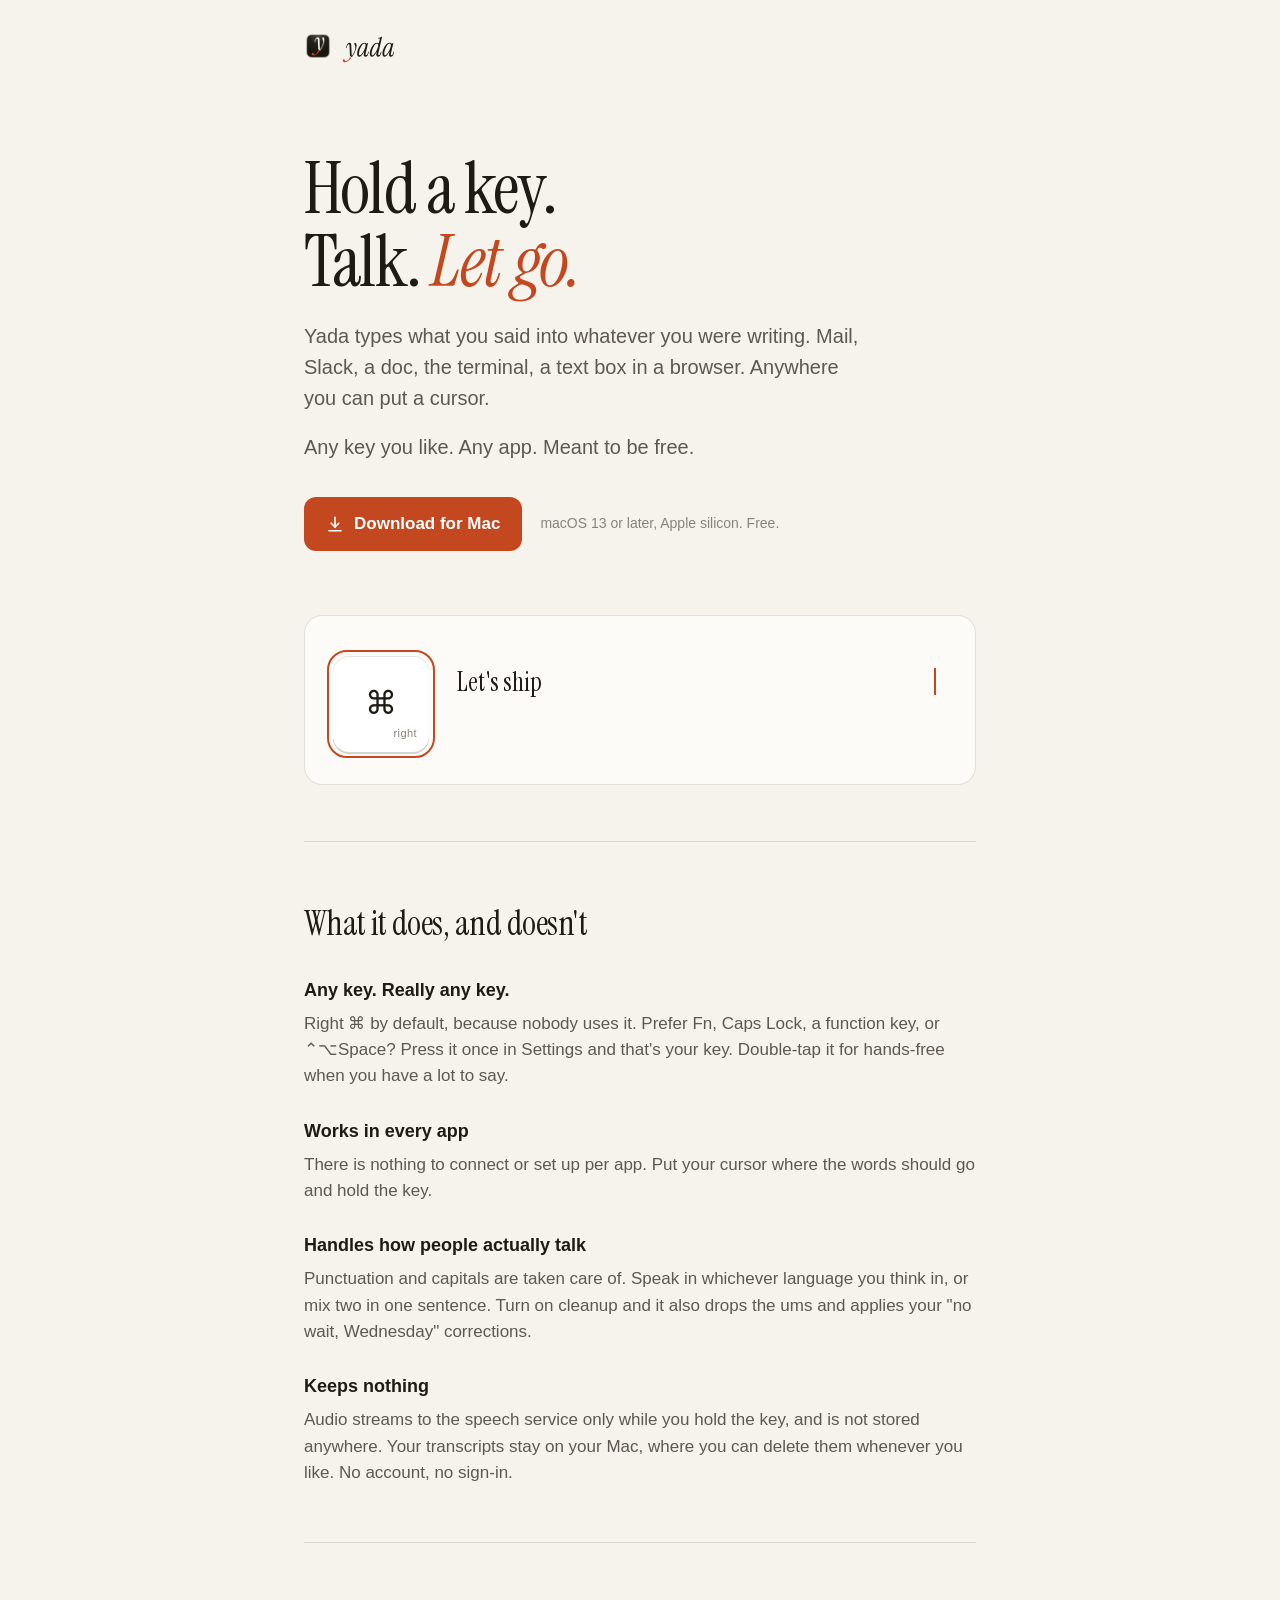
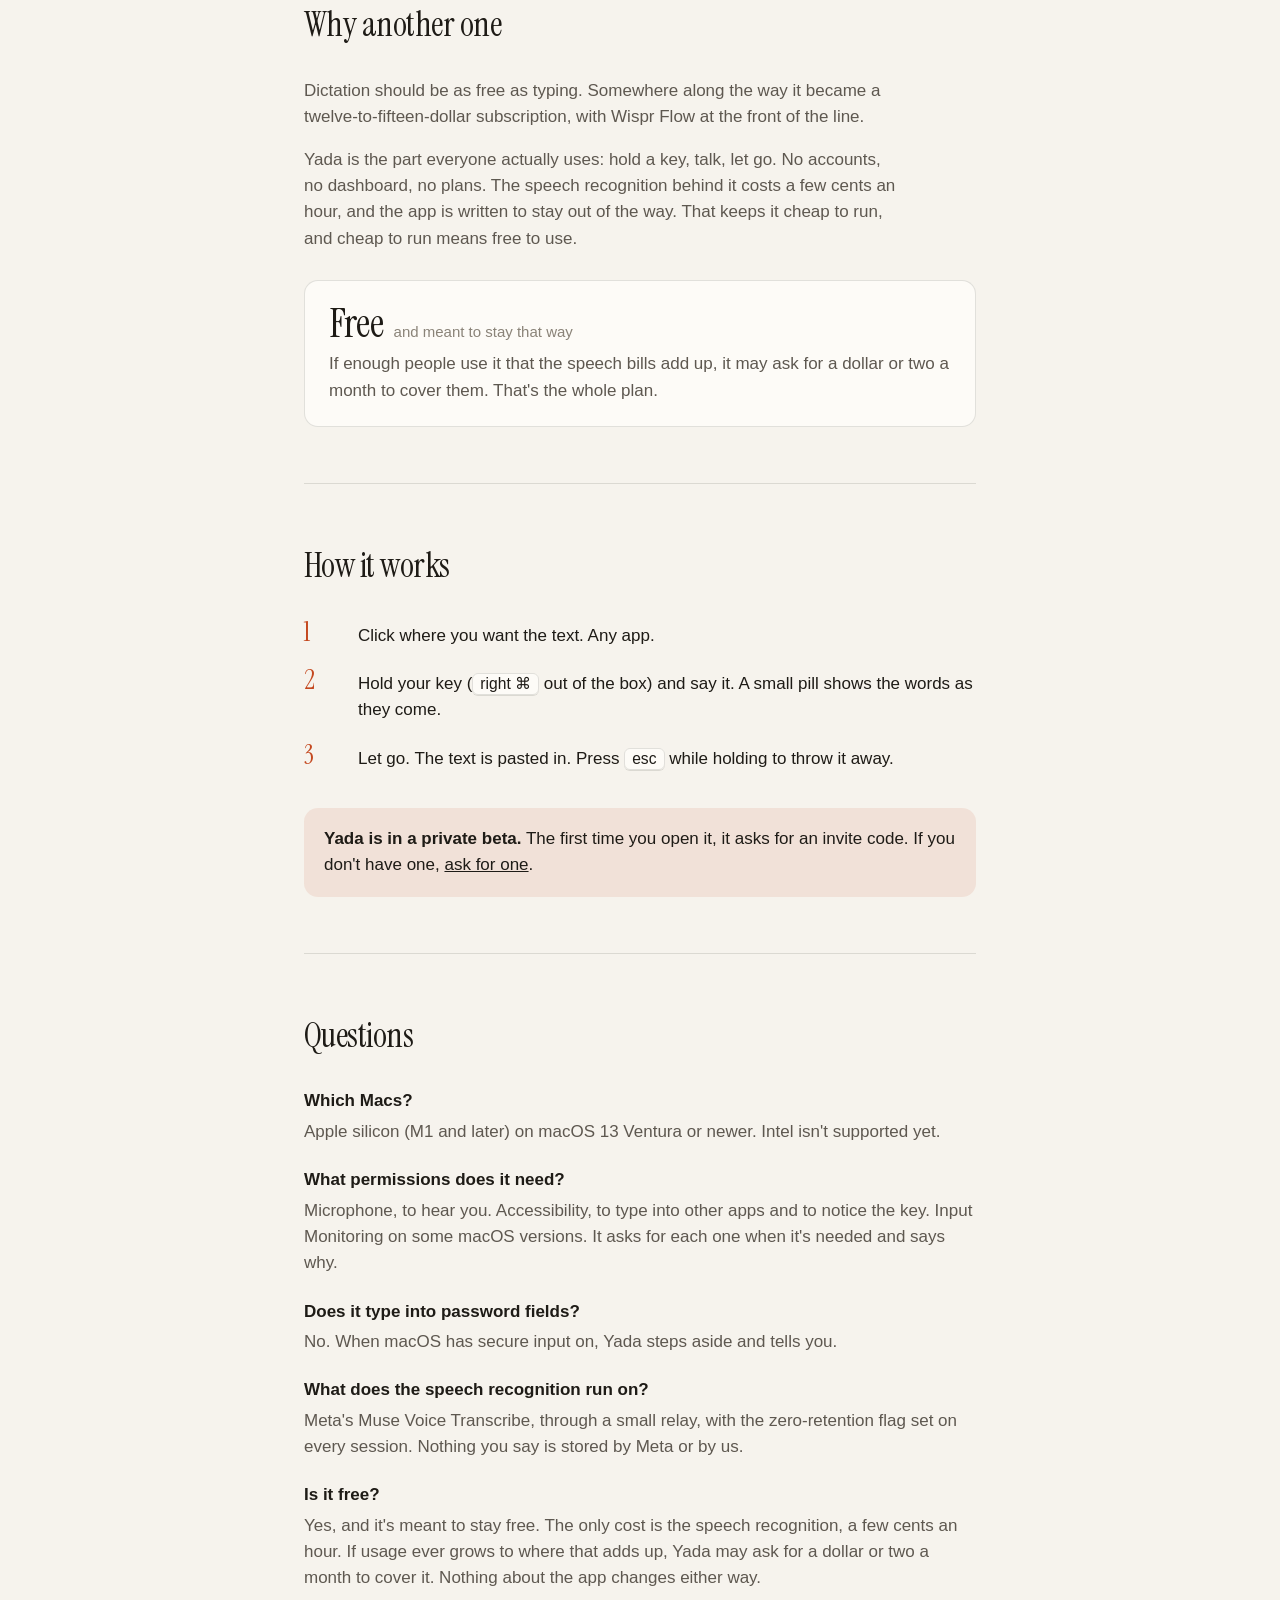
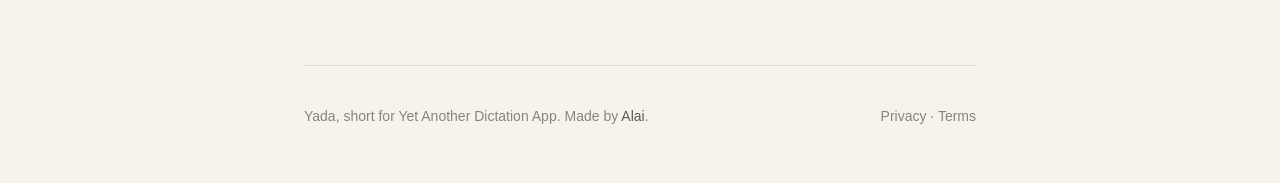
==== index.html @ 8a5f85a4 "New brand mark and wordmark" ====
<!doctype html>
<html lang="en">
<head>
<meta charset="utf-8">
<meta name="viewport" content="width=device-width, initial-scale=1">
<title>Yada — hold a key, talk, let go</title>
<meta name="description" content="Yada is a small dictation app for Mac. Hold a key, say what you mean, let go. The words land wherever your cursor is. Simple, and a fraction of the price of the well-known ones.">
<meta property="og:title" content="Yada — hold a key, talk, let go">
<meta property="og:description" content="A small dictation app for Mac. Hold a key, say what you mean, let go. Simple, and a fraction of the price of the well-known ones.">
<meta property="og:image" content="https://getalai.github.io/yada-site/icon.png">
<link rel="icon" href="favicon.svg" type="image/svg+xml">
<link rel="apple-touch-icon" href="icon.png">
<style>
  @font-face {
    font-family: 'Instrument Serif';
    font-style: normal; font-weight: 400; font-display: swap;
    src: url('fonts/InstrumentSerif-Regular.woff2') format('woff2');
  }
  @font-face {
    font-family: 'Instrument Serif';
    font-style: italic; font-weight: 400; font-display: swap;
    src: url('fonts/InstrumentSerif-Italic.woff2') format('woff2');
  }
  :root {
    --bg: #f6f3ed;
    --bg-raised: #fdfbf7;
    --ink: #1e1b16;
    --ink-2: #5e5850;
    --ink-3: #8a8378;
    --line: rgba(30, 27, 22, 0.12);
    --ember: #c4481f;
    --ember-hover: #a83a15;
    --ember-soft: rgba(196, 72, 31, 0.1);
    --keycap: #ffffff;
    --keycap-shadow: rgba(30, 27, 22, 0.18);
    --serif: 'Instrument Serif', 'Iowan Old Style', Palatino, 'Times New Roman', serif;
    --sans: -apple-system, BlinkMacSystemFont, 'SF Pro Text', 'Helvetica Neue', 'Segoe UI', sans-serif;
    color-scheme: light dark;
  }
  @media (prefers-color-scheme: dark) {
    :root {
      --bg: #131110;
      --bg-raised: #1c1917;
      --ink: #f1ece3;
      --ink-2: #aba396;
      --ink-3: #7d766b;
      --line: rgba(241, 236, 227, 0.14);
      --ember: #e0714b;
      --ember-hover: #ee8a67;
      --ember-soft: rgba(224, 113, 75, 0.14);
      --keycap: #26221f;
      --keycap-shadow: rgba(0, 0, 0, 0.5);
    }
  }
  * { box-sizing: border-box; }
  html { -webkit-text-size-adjust: 100%; }
  body {
    margin: 0; background: var(--bg); color: var(--ink);
    font-family: var(--sans); font-size: 17px; line-height: 1.55;
    -webkit-font-smoothing: antialiased;
  }
  a { color: inherit; }
  .wrap { max-width: 720px; margin: 0 auto; padding: 0 24px; }

  header { padding: 28px 0 0; }
  .brand { display: flex; align-items: center; gap: 10px; text-decoration: none; }
  .brand .mark { width: 28px; height: 28px; }
  .brand .word { height: 30px; width: auto; margin-top: 6px; }
  @media (prefers-color-scheme: dark) { .brand .word { filter: invert(1) hue-rotate(180deg) brightness(1.15); } }

  .hero { padding: 88px 0 56px; }
  h1 {
    font-family: var(--serif); font-weight: 400; letter-spacing: -0.02em;
    font-size: clamp(44px, 8vw, 72px); line-height: 1.02; margin: 0 0 22px;
  }
  h1 em { font-style: italic; color: var(--ember); }
  .lede { font-size: 20px; color: var(--ink-2); max-width: 560px; margin: 0 0 18px; }
  .lede-2 { margin-bottom: 34px; }
  .cta { display: flex; align-items: center; gap: 18px; flex-wrap: wrap; }
  .button {
    display: inline-flex; align-items: center; gap: 10px;
    background: var(--ember); color: #fff; text-decoration: none;
    padding: 14px 22px; border-radius: 12px; font-weight: 600; font-size: 17px;
    transition: background 120ms ease, transform 120ms ease;
  }
  .button:hover { background: var(--ember-hover); }
  .button:active { transform: translateY(1px); }
  .button svg { width: 18px; height: 18px; }
  .fine { font-size: 14px; color: var(--ink-3); }
  .fine a { color: var(--ink-2); }

  /* The demo: a key gets held, words appear, the key lets go. */
  .demo {
    margin: 64px 0 0; padding: 36px 28px; border: 1px solid var(--line);
    border-radius: 18px; background: var(--bg-raised);
    display: grid; grid-template-columns: 96px 1fr; gap: 28px; align-items: center;
  }
  .key {
    width: 96px; height: 96px; border-radius: 16px; background: var(--keycap);
    box-shadow: 0 6px 0 var(--keycap-shadow), 0 1px 0 var(--line) inset;
    display: grid; place-items: center; font-size: 34px; font-family: var(--sans);
    color: var(--ink); position: relative; transition: transform 140ms ease, box-shadow 140ms ease;
  }
  .key .key-glyph { font-size: 32px; letter-spacing: -0.02em; }
  .key small { position: absolute; bottom: 10px; right: 12px; font-size: 11px; color: var(--ink-3); letter-spacing: 0.04em; }
  .key::after {
    content: ''; position: absolute; inset: -6px; border-radius: 20px;
    border: 2px solid var(--ember); opacity: 0; transition: opacity 200ms ease;
  }
  .demo.held .key { transform: translateY(4px); box-shadow: 0 2px 0 var(--keycap-shadow), 0 1px 0 var(--line) inset; }
  .demo.held .key::after { opacity: 1; }
  .typed { font-family: var(--serif); font-size: 26px; line-height: 1.3; min-height: 2.6em; color: var(--ink); margin: 0; }
  .typed .w { opacity: 0; transition: opacity 180ms ease; }
  .typed .w.on { opacity: 1; }
  .typed .cursor { display: inline-block; width: 2px; height: 1.05em; background: var(--ember); vertical-align: -0.15em; margin-left: 2px; animation: blink 1s steps(1) infinite; }
  @keyframes blink { 50% { opacity: 0; } }
  @media (prefers-reduced-motion: reduce) {
    .typed .cursor { animation: none; }
  }

  section { padding: 56px 0; border-top: 1px solid var(--line); }
  h2 { font-family: var(--serif); font-weight: 400; font-size: 34px; letter-spacing: -0.015em; margin: 0 0 26px; }
  .points { display: grid; gap: 28px; }
  .point h3 { font-size: 18px; margin: 0 0 6px; font-weight: 600; }
  .point p { margin: 0; color: var(--ink-2); }
  ol.steps { list-style: none; padding: 0; margin: 0; counter-reset: s; display: grid; gap: 18px; }
  ol.steps li { display: grid; grid-template-columns: 40px 1fr; gap: 14px; align-items: baseline; }
  ol.steps li::before {
    counter-increment: s; content: counter(s);
    font-family: var(--serif); font-size: 26px; color: var(--ember); line-height: 1;
  }
  kbd {
    font-family: var(--sans); font-size: 0.92em; padding: 1px 7px 2px; border-radius: 6px;
    background: var(--bg-raised); border: 1px solid var(--line); box-shadow: 0 1px 0 var(--line);
  }
  .faq dt { font-weight: 600; margin: 22px 0 4px; }
  .faq dt:first-child { margin-top: 0; }
  .faq dd { margin: 0; color: var(--ink-2); }

  .why p { color: var(--ink-2); margin: 0 0 16px; max-width: 600px; }
  .price { margin-top: 28px; padding: 22px 24px; border: 1px solid var(--line); border-radius: 14px; background: var(--bg-raised); display: grid; gap: 6px; }
  .price-now { font-family: var(--serif); font-size: 40px; line-height: 1; letter-spacing: -0.02em; }
  .price-note { font-size: 15px; color: var(--ink-3); margin-left: 6px; }
  .price-later { color: var(--ink-2); }

  .beta { background: var(--ember-soft); border-radius: 14px; padding: 18px 20px; margin-top: 36px; }
  .beta p { margin: 0; }

  footer { padding: 40px 0 56px; border-top: 1px solid var(--line); color: var(--ink-3); font-size: 14px; display: flex; justify-content: space-between; gap: 16px; flex-wrap: wrap; }
  footer a { color: var(--ink-2); text-decoration: none; }
  footer a:hover { text-decoration: underline; }
  footer .legal a { color: var(--ink-3); }

  @media (max-width: 560px) {
    .demo { grid-template-columns: 1fr; gap: 22px; padding: 28px 22px; }
    .key { width: 80px; height: 80px; font-size: 30px; }
    .typed { font-size: 22px; }
  }
</style>
</head>
<body>
<div class="wrap">
  <header>
    <a class="brand" href="./"><img class="mark" src="icon.png" alt="" width="28" height="28"><img class="word" src="wordmark.svg" alt="Yada" height="30"></a>
  </header>

  <main>
    <div class="hero">
      <h1>Hold a key.<br>Talk. <em>Let go.</em></h1>
      <p class="lede">Yada types what you said into whatever you were writing. Mail, Slack, a doc, the terminal, a text box in a browser. Anywhere you can put a cursor.</p>
      <p class="lede lede-2">Any key you like. Any app. Meant to be free.</p>
      <div class="cta">
        <a class="button" href="https://github.com/getalai/yada-site/releases/latest/download/Yada.dmg">
          <svg viewBox="0 0 24 24" fill="none" stroke="currentColor" stroke-width="2.2" stroke-linecap="round" stroke-linejoin="round" aria-hidden="true"><path d="M12 3v13"/><path d="m7 11 5 5 5-5"/><path d="M4 21h16"/></svg>
          Download for Mac
        </a>
        <span class="fine">macOS 13 or later, Apple silicon. Free.</span>
      </div>

      <div class="demo" aria-label="Animation: a key is held, the words appear, the key is released">
        <div class="key" aria-hidden="true"><span class="key-glyph">⌘</span><small class="key-name">right</small></div>
        <p class="typed" aria-hidden="true">
          <span class="w">Let's</span> <span class="w">ship</span> <span class="w">it</span> <span class="w">Wednesday</span> <span class="w">and</span> <span class="w">tell</span> <span class="w">the</span> <span class="w">team</span> <span class="w">in</span> <span class="w">standup.</span><span class="cursor"></span>
        </p>
      </div>
    </div>

    <section>
      <h2>What it does, and doesn't</h2>
      <div class="points">
        <div class="point">
          <h3>Any key. Really any key.</h3>
          <p>Right ⌘ by default, because nobody uses it. Prefer Fn, Caps Lock, a function key, or ⌃⌥Space? Press it once in Settings and that's your key. Double-tap it for hands-free when you have a lot to say.</p>
        </div>
        <div class="point">
          <h3>Works in every app</h3>
          <p>There is nothing to connect or set up per app. Put your cursor where the words should go and hold the key.</p>
        </div>
        <div class="point">
          <h3>Handles how people actually talk</h3>
          <p>Punctuation and capitals are taken care of. Speak in whichever language you think in, or mix two in one sentence. Turn on cleanup and it also drops the ums and applies your "no wait, Wednesday" corrections.</p>
        </div>
        <div class="point">
          <h3>Keeps nothing</h3>
          <p>Audio streams to the speech service only while you hold the key, and is not stored anywhere. Your transcripts stay on your Mac, where you can delete them whenever you like. No account, no sign-in.</p>
        </div>
      </div>
    </section>

    <section class="why">
      <h2>Why another one</h2>
      <p>Dictation should be as free as typing. Somewhere along the way it became a twelve-to-fifteen-dollar subscription, with Wispr Flow at the front of the line.</p>
      <p>Yada is the part everyone actually uses: hold a key, talk, let go. No accounts, no dashboard, no plans. The speech recognition behind it costs a few cents an hour, and the app is written to stay out of the way. That keeps it cheap to run, and cheap to run means free to use.</p>
      <div class="price">
        <div><span class="price-now">Free</span> <span class="price-note">and meant to stay that way</span></div>
        <div class="price-later">If enough people use it that the speech bills add up, it may ask for a dollar or two a month to cover them. That's the whole plan.</div>
      </div>
    </section>

    <section>
      <h2>How it works</h2>
      <ol class="steps">
        <li><span>Click where you want the text. Any app.</span></li>
        <li><span>Hold your key (<kbd>right ⌘</kbd> out of the box) and say it. A small pill shows the words as they come.</span></li>
        <li><span>Let go. The text is pasted in. Press <kbd>esc</kbd> while holding to throw it away.</span></li>
      </ol>
      <div class="beta">
        <p><strong>Yada is in a private beta.</strong> The first time you open it, it asks for an invite code. If you don't have one, <a href="mailto:anmol@getalai.com?subject=Yada%20invite">ask for one</a>.</p>
      </div>
    </section>

    <section class="faq">
      <h2>Questions</h2>
      <dl>
        <dt>Which Macs?</dt>
        <dd>Apple silicon (M1 and later) on macOS 13 Ventura or newer. Intel isn't supported yet.</dd>
        <dt>What permissions does it need?</dt>
        <dd>Microphone, to hear you. Accessibility, to type into other apps and to notice the key. Input Monitoring on some macOS versions. It asks for each one when it's needed and says why.</dd>
        <dt>Does it type into password fields?</dt>
        <dd>No. When macOS has secure input on, Yada steps aside and tells you.</dd>
        <dt>What does the speech recognition run on?</dt>
        <dd>Meta's Muse Voice Transcribe, through a small relay, with the zero-retention flag set on every session. Nothing you say is stored by Meta or by us.</dd>
        <dt>Is it free?</dt>
        <dd>Yes, and it's meant to stay free. The only cost is the speech recognition, a few cents an hour. If usage ever grows to where that adds up, Yada may ask for a dollar or two a month to cover it. Nothing about the app changes either way.</dd>
      </dl>
    </section>
  </main>

  <footer>
    <span>Yada, short for Yet Another Dictation App. Made by <a href="https://getalai.com">Alai</a>.</span>
    <span class="legal"><a href="privacy/">Privacy</a> · <a href="terms/">Terms</a></span>
  </footer>
</div>
<script>
  (function () {
    var demo = document.querySelector('.demo');
    var words = demo.querySelectorAll('.w');
    var still = window.matchMedia('(prefers-reduced-motion: reduce)').matches;
    if (still) { words.forEach(function (w) { w.classList.add('on'); }); demo.classList.add('held'); return; }
    var keys = [['⌘', 'right'], ['fn', ''], ['⇪', 'caps'], ['⌃⌥', 'space'], ['F5', '']];
    var glyph = demo.querySelector('.key-glyph'), name = demo.querySelector('.key-name'), k = 0;
    function run() {
      words.forEach(function (w) { w.classList.remove('on'); });
      glyph.textContent = keys[k][0]; name.textContent = keys[k][1]; k = (k + 1) % keys.length;
      setTimeout(function () { demo.classList.add('held'); }, 700);
      words.forEach(function (w, i) { setTimeout(function () { w.classList.add('on'); }, 1300 + i * 320); });
      setTimeout(function () { demo.classList.remove('held'); }, 1300 + words.length * 320 + 500);
    }
    run();
    setInterval(run, 7200);
  })();
</script>
</body>
</html>
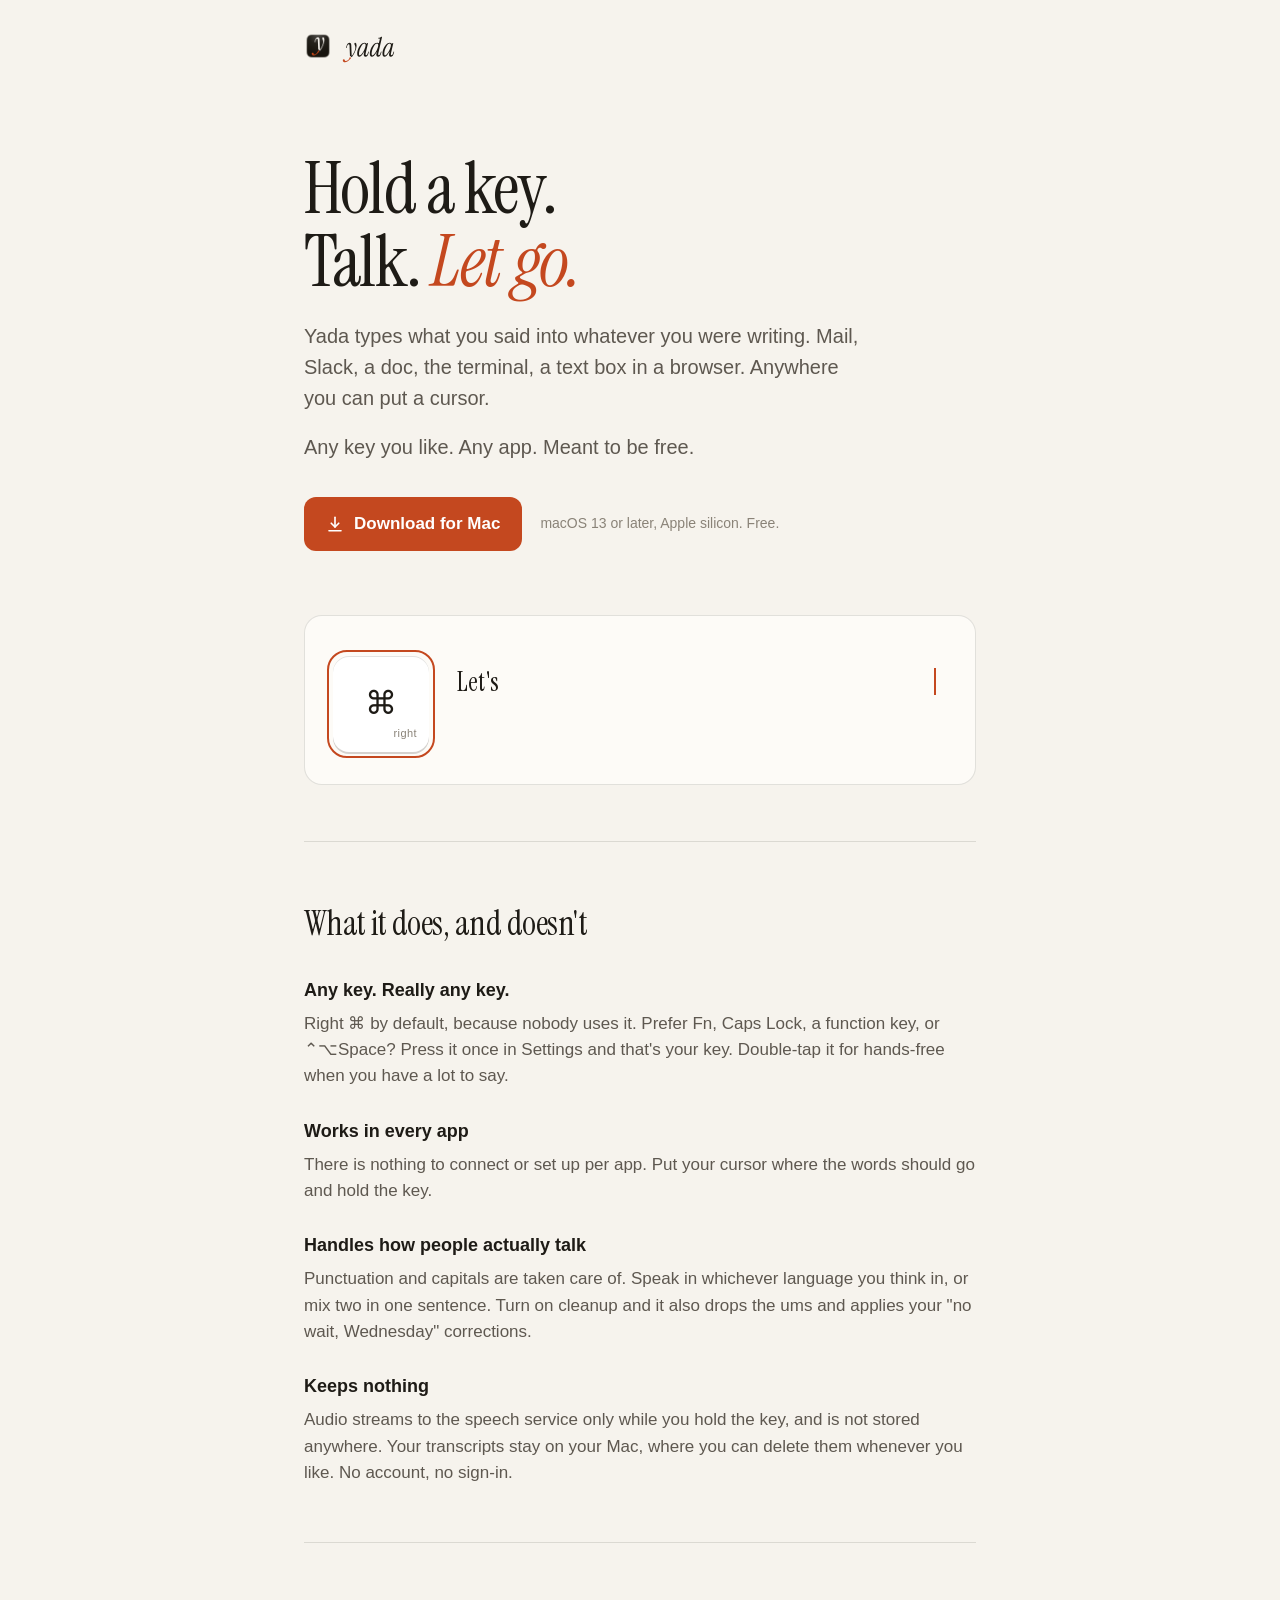
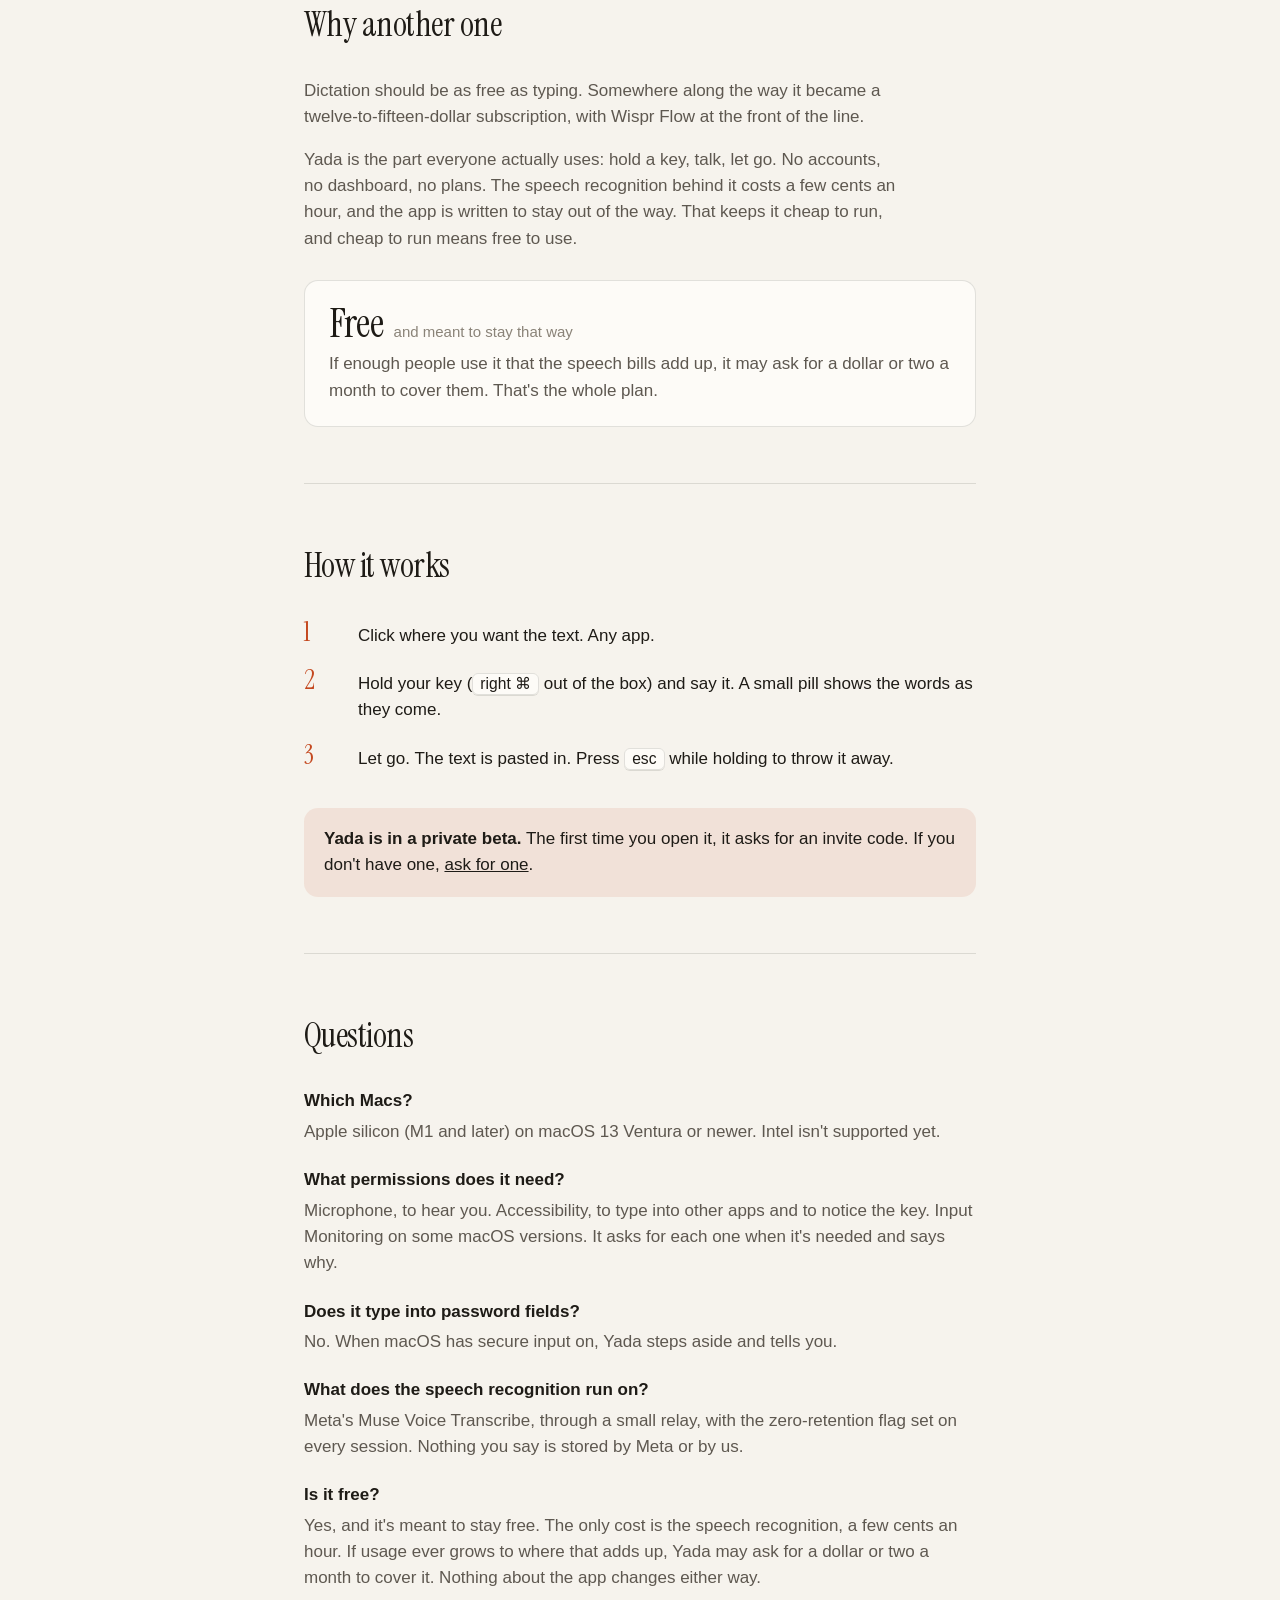
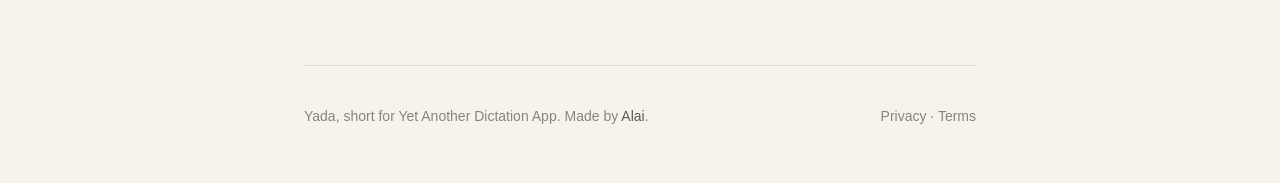
==== commit 05a2af54: "Inline wordmark so it follows the theme colours" ====
--- a/index.html
+++ b/index.html
@@ -66,7 +66,6 @@
   .brand { display: flex; align-items: center; gap: 10px; text-decoration: none; }
   .brand .mark { width: 28px; height: 28px; }
   .brand .word { height: 30px; width: auto; margin-top: 6px; }
-  @media (prefers-color-scheme: dark) { .brand .word { filter: invert(1) hue-rotate(180deg) brightness(1.15); } }
 
   .hero { padding: 88px 0 56px; }
   h1 {
@@ -161,7 +160,13 @@
 <body>
 <div class="wrap">
   <header>
-    <a class="brand" href="./"><img class="mark" src="icon.png" alt="" width="28" height="28"><img class="word" src="wordmark.svg" alt="Yada" height="30"></a>
+    <a class="brand" href="./"><img class="mark" src="icon.png" alt="" width="28" height="28"><svg xmlns="http://www.w3.org/2000/svg" viewBox="0 0 66 36" class="word" role="img" aria-label="Yada">
+  <path d="M11.77 27.78 9.52 25.96Q9.53 25.63 9.51 25.3L9.03 13.82Q9 12.98 8.74 12.65Q8.49 12.31 8.1 12.31Q7.4 12.31 6.76 13.16Q6.12 14.01 5.7 16.38Q5.61 16.79 5.29 16.79Q5.11 16.79 5.02 16.71Q4.88 16.57 4.94 16.22Q5.32 14.01 6.01 12.76Q6.7 11.51 7.48 11Q8.26 10.49 8.94 10.49Q9.93 10.49 10.5 11.18Q11.08 11.86 11.14 13.53L11.59 25.82Q11.59 26.04 11.74 26.09Q11.88 26.14 12.01 25.94Q13.13 24.38 14.04 22.7Q14.95 21.02 15.5 19.38Q16.04 17.75 16.04 16.38Q16.04 15.03 15.75 14.25Q15.46 13.46 15.16 12.92Q14.86 12.38 14.86 11.74Q14.86 10.49 15.94 10.49Q17.48 10.49 17.48 13.88Q17.48 15.74 16.84 17.93Q16.2 20.12 15.1 22.38Q13.99 24.63 12.57 26.68Q12.17 27.25 11.77 27.78Z" fill="var(--ink)"/>
+  <path d="M3.56 33.88Q2.34 33.88 1.67 33.26Q1 32.63 1 31.74Q1 31.06 1.35 30.73Q1.7 30.39 2.12 30.39Q2.73 30.39 2.98 30.71Q3.24 31.03 3.37 31.46Q3.5 31.9 3.77 32.22Q4.04 32.54 4.65 32.54Q5.83 32.54 6.98 31.59Q8.14 30.65 8.87 29Q9.2 28.27 9.36 27.47L10.98 28.79Q10.3 29.62 9.59 30.36Q8.04 31.99 6.49 32.94Q4.94 33.88 3.56 33.88Z" fill="var(--ember)"/>
+  <path d="M20.65 27.29Q19.5 27.29 18.86 26.3Q18.22 25.3 18.22 23.38Q18.22 21.56 18.73 19.72Q19.24 17.88 20.14 16.22Q21.03 14.55 22.17 13.27Q23.3 11.99 24.57 11.24Q25.83 10.49 27.08 10.49Q27.69 10.49 28.23 10.73Q28.78 10.97 29.13 11.48Q29.32 11.77 29.51 11.77Q29.7 11.77 29.9 11.48Q30.25 10.97 30.47 10.82Q30.7 10.68 30.89 10.68Q31.3 10.68 31.21 11.13L28.36 23.38Q27.88 25.46 29 25.46Q29.74 25.46 30.33 24.47Q30.92 23.48 31.53 21.4Q31.62 21.05 31.94 21.05Q32.17 21.05 32.23 21.24Q32.3 21.43 32.23 21.69Q31.62 24.7 30.6 25.99Q29.58 27.29 28.14 27.29Q26.89 27.29 26.36 26.23Q25.83 25.18 26.25 23.35L26.66 21.59Q26.73 21.37 26.58 21.34Q26.44 21.3 26.34 21.5Q24.58 24.73 23.22 26.01Q21.86 27.29 20.65 27.29ZM21.45 25.66Q22.22 25.66 23.14 24.73Q24.07 23.8 24.98 22.33Q25.9 20.86 26.66 19.16Q27.43 17.46 27.9 15.9Q28.36 14.33 28.36 13.24Q28.36 11.29 26.98 11.29Q26.15 11.29 25.22 12.04Q24.3 12.79 23.45 14.07Q22.6 15.35 21.91 16.97Q21.22 18.58 20.81 20.33Q20.39 22.07 20.39 23.74Q20.39 24.86 20.66 25.26Q20.94 25.66 21.45 25.66Z" fill="var(--ink)"/>
+  <path d="M35.85 27.29Q34.66 27.29 34.02 26.3Q33.38 25.3 33.38 23.38Q33.38 21.56 33.9 19.72Q34.41 17.88 35.3 16.22Q36.2 14.55 37.34 13.27Q38.47 11.99 39.74 11.24Q41 10.49 42.25 10.49Q43.11 10.49 43.75 10.94Q44.2 11.22 44.3 10.74L45.32 6.52Q45.48 5.94 45.34 5.72Q45.19 5.5 44.74 5.46L43.78 5.37Q43.3 5.34 43.37 4.95Q43.43 4.66 43.82 4.6Q44.97 4.41 45.86 4.14Q46.76 3.86 47.3 3.42Q47.56 3.22 47.78 3.22Q48.17 3.22 48.07 3.7L43.53 23.38Q43.05 25.46 44.17 25.46Q44.9 25.46 45.5 24.47Q46.09 23.48 46.7 21.4Q46.79 21.05 47.11 21.05Q47.34 21.05 47.4 21.24Q47.46 21.43 47.4 21.69Q46.79 24.7 45.72 25.99Q44.65 27.29 43.21 27.29Q41.96 27.29 41.43 26.23Q40.9 25.18 41.32 23.35L41.67 21.88Q41.74 21.66 41.59 21.62Q41.45 21.59 41.35 21.78Q39.82 24.79 38.44 26.04Q37.06 27.29 35.85 27.29ZM36.62 25.66Q37.38 25.66 38.31 24.73Q39.24 23.8 40.15 22.33Q41.06 20.86 41.83 19.16Q42.6 17.46 43.06 15.9Q43.53 14.33 43.53 13.24Q43.53 11.29 42.15 11.29Q41.32 11.29 40.39 12.04Q39.46 12.79 38.62 14.07Q37.77 15.35 37.08 16.97Q36.39 18.58 35.98 20.33Q35.56 22.07 35.56 23.74Q35.56 24.86 35.86 25.26Q36.17 25.66 36.62 25.66Z" fill="var(--ink)"/>
+  <path d="M50.98 27.29Q49.83 27.29 49.19 26.3Q48.55 25.3 48.55 23.38Q48.55 21.56 49.06 19.72Q49.58 17.88 50.47 16.22Q51.37 14.55 52.5 13.27Q53.64 11.99 54.9 11.24Q56.17 10.49 57.42 10.49Q58.02 10.49 58.57 10.73Q59.11 10.97 59.46 11.48Q59.66 11.77 59.85 11.77Q60.04 11.77 60.23 11.48Q60.58 10.97 60.81 10.82Q61.03 10.68 61.22 10.68Q61.64 10.68 61.54 11.13L58.7 23.38Q58.22 25.46 59.34 25.46Q60.07 25.46 60.66 24.47Q61.26 23.48 61.86 21.4Q61.96 21.05 62.28 21.05Q62.5 21.05 62.57 21.24Q62.63 21.43 62.57 21.69Q61.96 24.7 60.94 25.99Q59.91 27.29 58.47 27.29Q57.22 27.29 56.7 26.23Q56.17 25.18 56.58 23.35L57 21.59Q57.06 21.37 56.92 21.34Q56.78 21.3 56.68 21.5Q54.92 24.73 53.56 26.01Q52.2 27.29 50.98 27.29ZM51.78 25.66Q52.55 25.66 53.48 24.73Q54.41 23.8 55.32 22.33Q56.23 20.86 57 19.16Q57.77 17.46 58.23 15.9Q58.7 14.33 58.7 13.24Q58.7 11.29 57.32 11.29Q56.49 11.29 55.56 12.04Q54.63 12.79 53.78 14.07Q52.94 15.35 52.25 16.97Q51.56 18.58 51.14 20.33Q50.73 22.07 50.73 23.74Q50.73 24.86 51 25.26Q51.27 25.66 51.78 25.66Z" fill="var(--ink)"/>
+</svg></a>
   </header>
 
   <main>
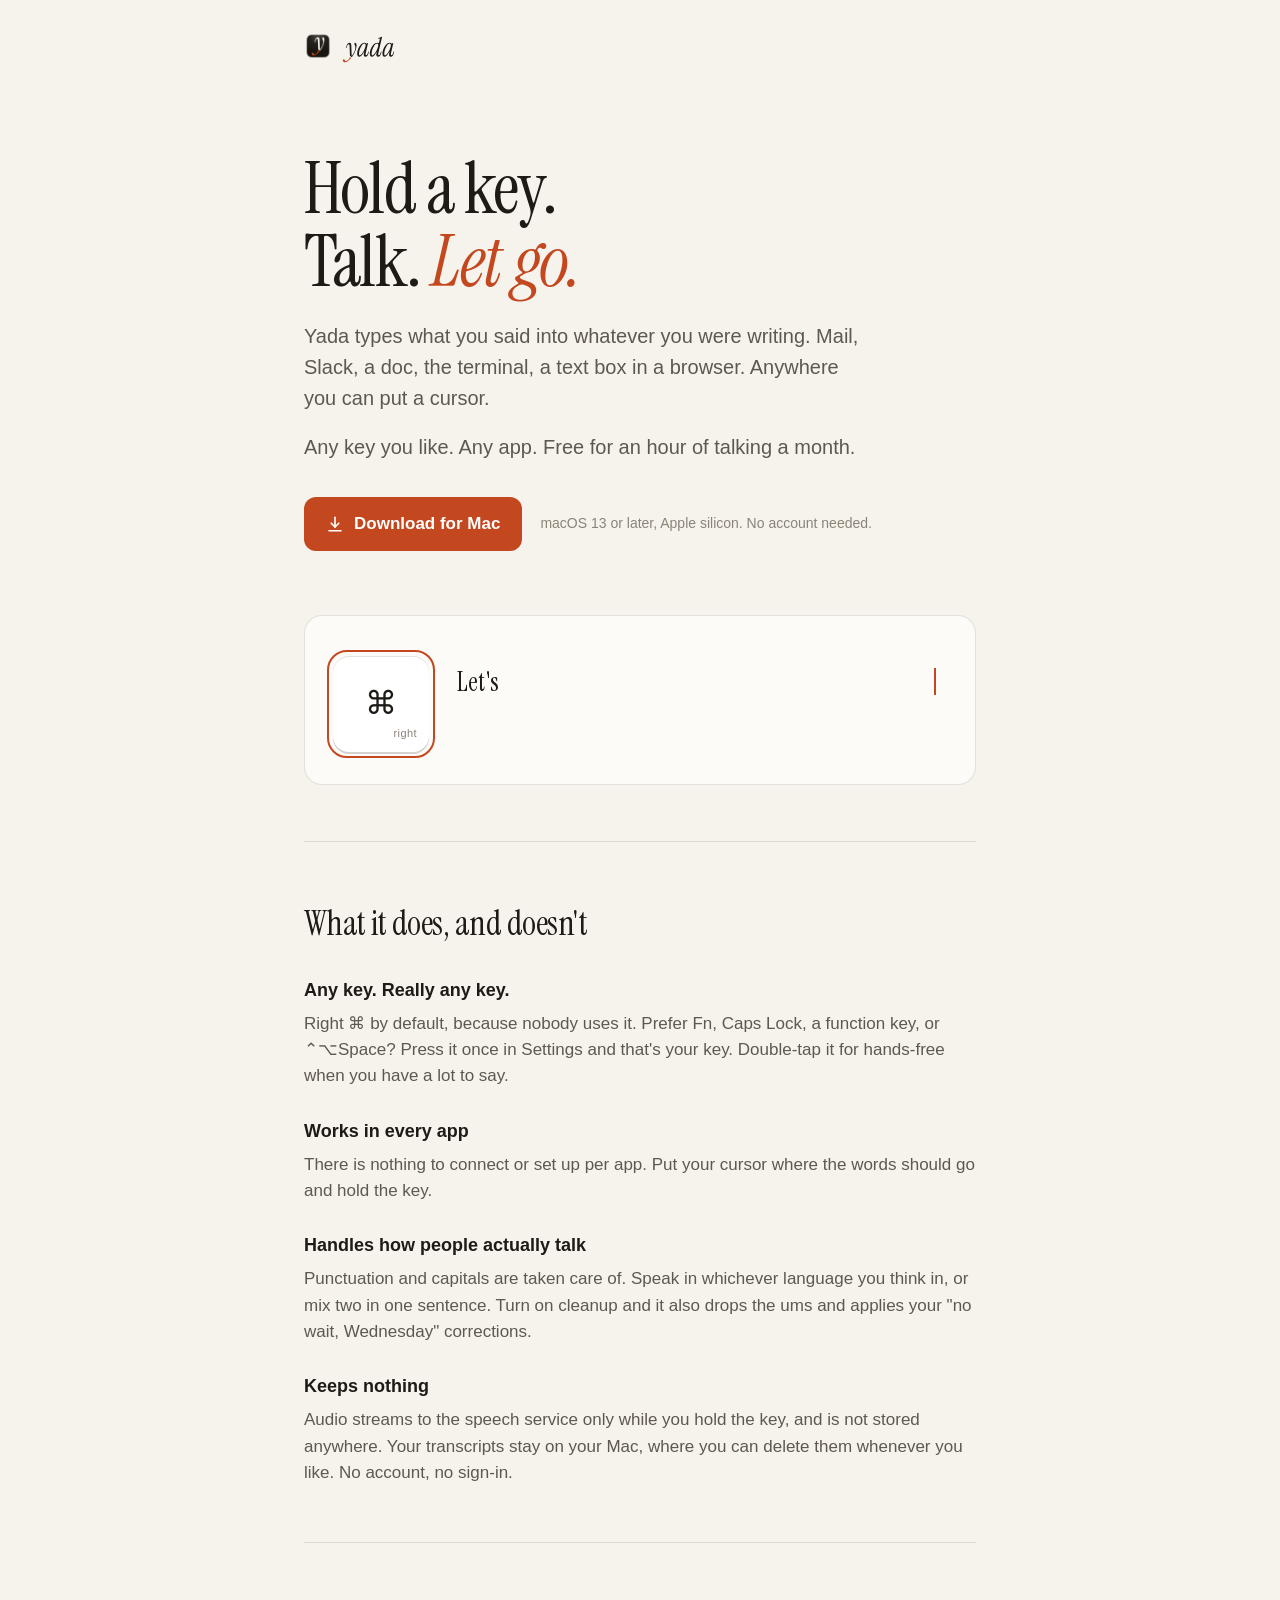
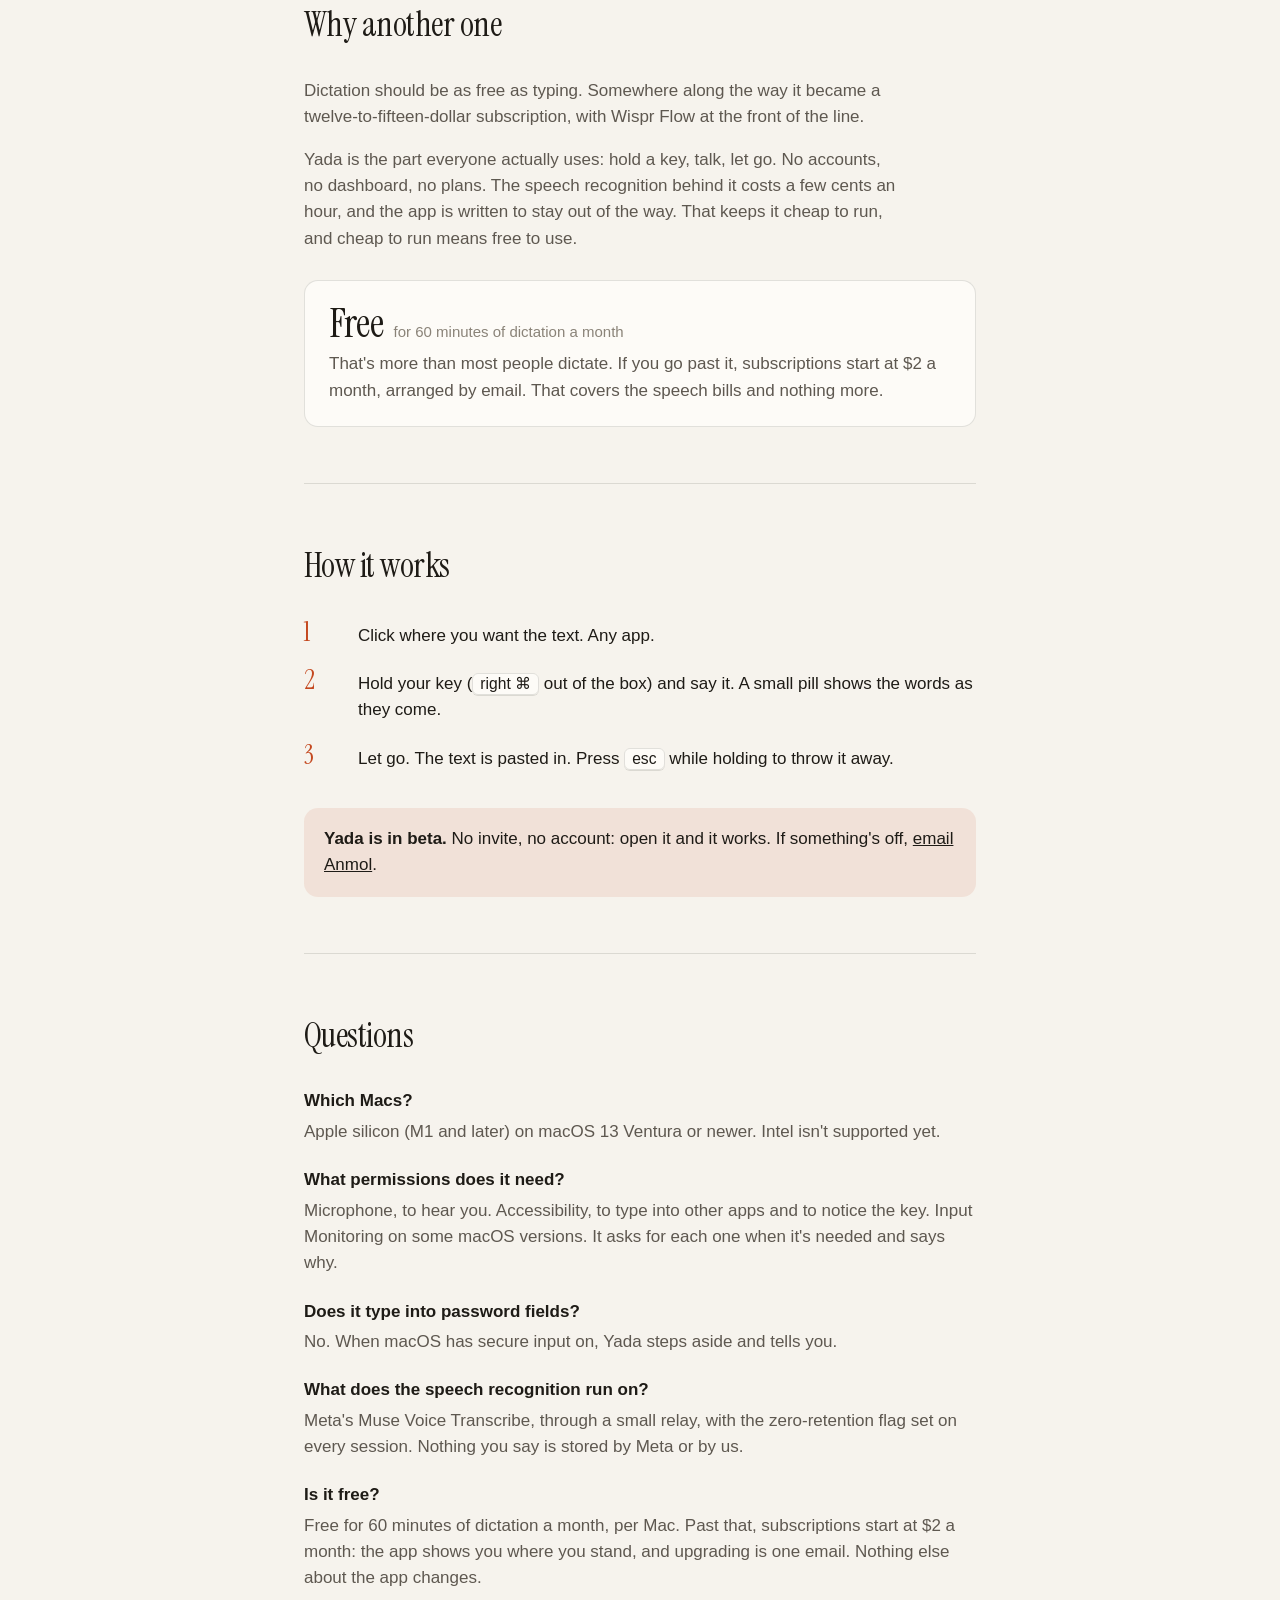
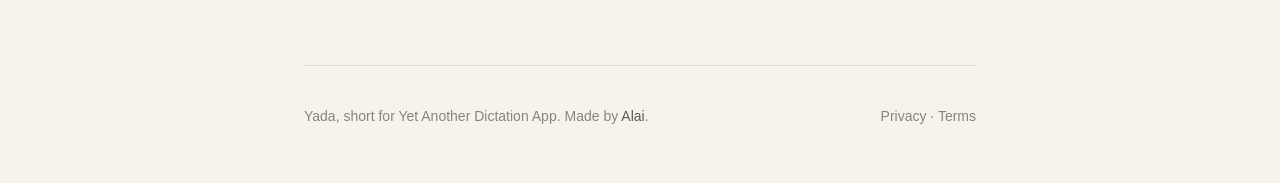
==== commit d8bd4562: "Free plan: 60 minutes a month, upgrade by email from $2; registration is open" ====
--- a/index.html
+++ b/index.html
@@ -173,13 +173,13 @@
     <div class="hero">
       <h1>Hold a key.<br>Talk. <em>Let go.</em></h1>
       <p class="lede">Yada types what you said into whatever you were writing. Mail, Slack, a doc, the terminal, a text box in a browser. Anywhere you can put a cursor.</p>
-      <p class="lede lede-2">Any key you like. Any app. Meant to be free.</p>
+      <p class="lede lede-2">Any key you like. Any app. Free for an hour of talking a month.</p>
       <div class="cta">
         <a class="button" href="https://github.com/getalai/yada-site/releases/latest/download/Yada.dmg">
           <svg viewBox="0 0 24 24" fill="none" stroke="currentColor" stroke-width="2.2" stroke-linecap="round" stroke-linejoin="round" aria-hidden="true"><path d="M12 3v13"/><path d="m7 11 5 5 5-5"/><path d="M4 21h16"/></svg>
           Download for Mac
         </a>
-        <span class="fine">macOS 13 or later, Apple silicon. Free.</span>
+        <span class="fine">macOS 13 or later, Apple silicon. No account needed.</span>
       </div>
 
       <div class="demo" aria-label="Animation: a key is held, the words appear, the key is released">
@@ -217,8 +217,8 @@
       <p>Dictation should be as free as typing. Somewhere along the way it became a twelve-to-fifteen-dollar subscription, with Wispr Flow at the front of the line.</p>
       <p>Yada is the part everyone actually uses: hold a key, talk, let go. No accounts, no dashboard, no plans. The speech recognition behind it costs a few cents an hour, and the app is written to stay out of the way. That keeps it cheap to run, and cheap to run means free to use.</p>
       <div class="price">
-        <div><span class="price-now">Free</span> <span class="price-note">and meant to stay that way</span></div>
-        <div class="price-later">If enough people use it that the speech bills add up, it may ask for a dollar or two a month to cover them. That's the whole plan.</div>
+        <div><span class="price-now">Free</span> <span class="price-note">for 60 minutes of dictation a month</span></div>
+        <div class="price-later">That's more than most people dictate. If you go past it, subscriptions start at $2 a month, arranged by email. That covers the speech bills and nothing more.</div>
       </div>
     </section>
 
@@ -230,7 +230,7 @@
         <li><span>Let go. The text is pasted in. Press <kbd>esc</kbd> while holding to throw it away.</span></li>
       </ol>
       <div class="beta">
-        <p><strong>Yada is in a private beta.</strong> The first time you open it, it asks for an invite code. If you don't have one, <a href="mailto:anmol@getalai.com?subject=Yada%20invite">ask for one</a>.</p>
+        <p><strong>Yada is in beta.</strong> No invite, no account: open it and it works. If something's off, <a href="mailto:anmol@getalai.com?subject=Yada">email Anmol</a>.</p>
       </div>
     </section>
 
@@ -246,7 +246,7 @@
         <dt>What does the speech recognition run on?</dt>
         <dd>Meta's Muse Voice Transcribe, through a small relay, with the zero-retention flag set on every session. Nothing you say is stored by Meta or by us.</dd>
         <dt>Is it free?</dt>
-        <dd>Yes, and it's meant to stay free. The only cost is the speech recognition, a few cents an hour. If usage ever grows to where that adds up, Yada may ask for a dollar or two a month to cover it. Nothing about the app changes either way.</dd>
+        <dd>Free for 60 minutes of dictation a month, per Mac. Past that, subscriptions start at $2 a month: the app shows you where you stand, and upgrading is one email. Nothing else about the app changes.</dd>
       </dl>
     </section>
   </main>
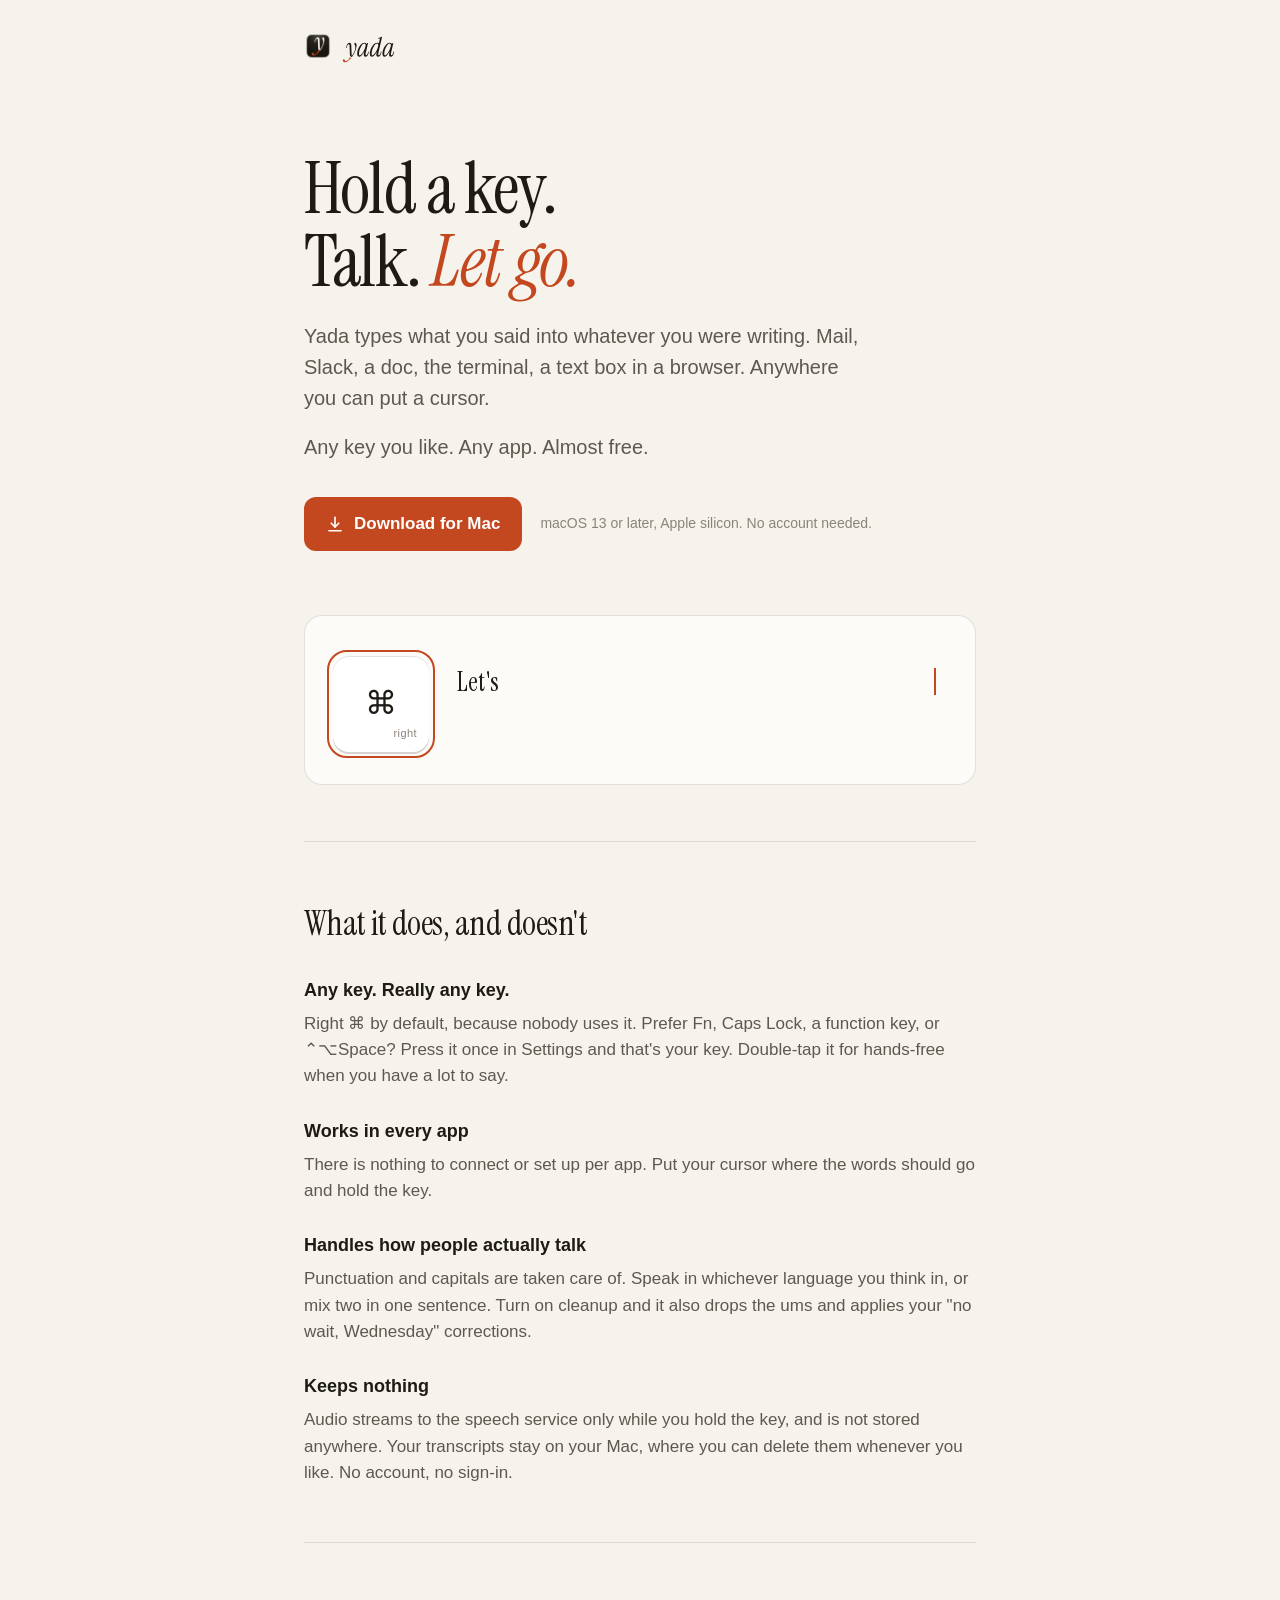
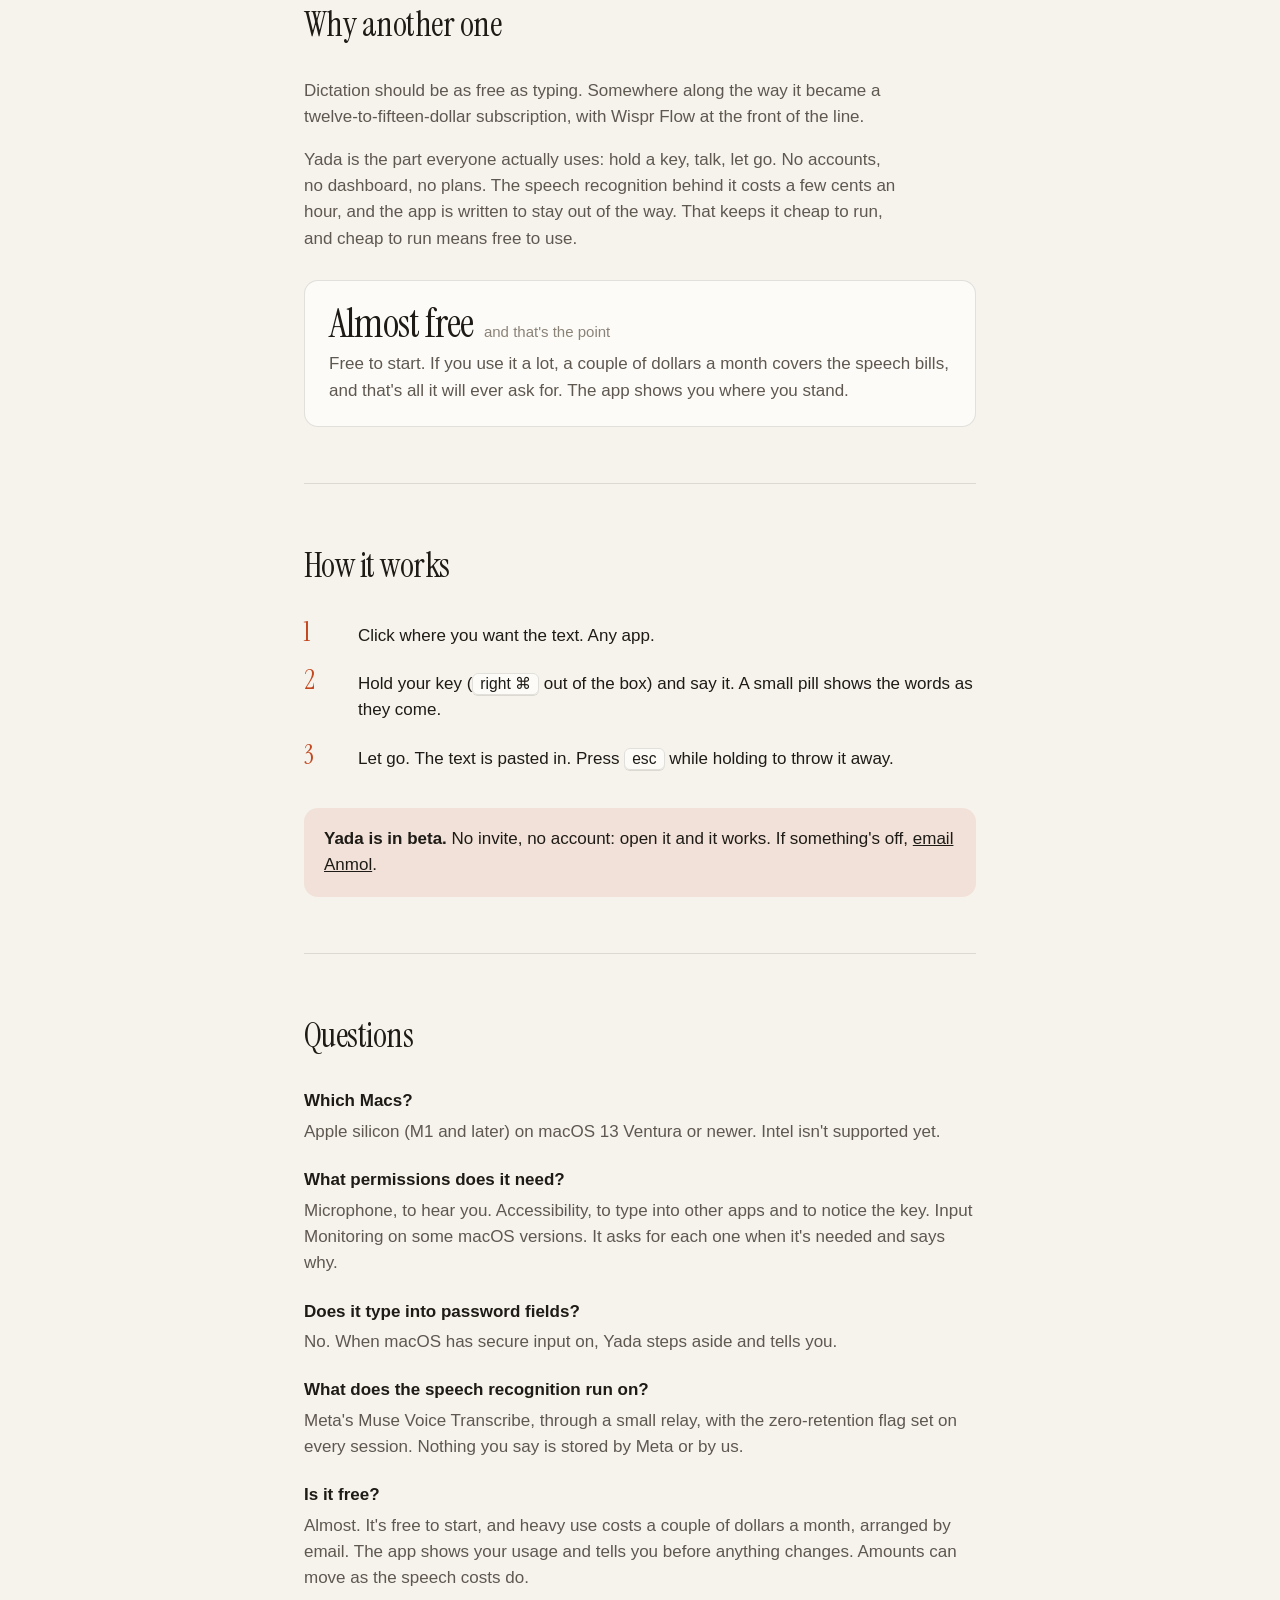
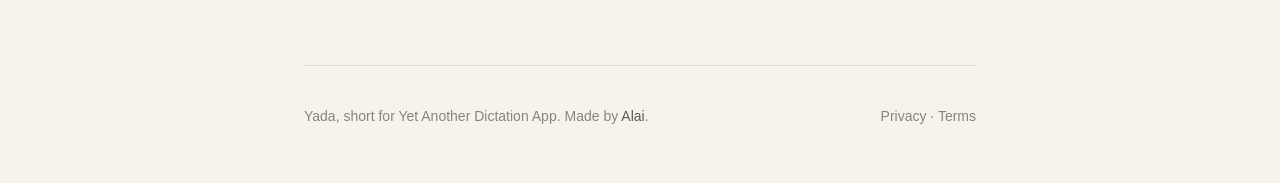
==== commit 2919e2f1: "Landing and terms: "almost free", no guaranteed allowance" ====
--- a/index.html
+++ b/index.html
@@ -4,9 +4,9 @@
 <meta charset="utf-8">
 <meta name="viewport" content="width=device-width, initial-scale=1">
 <title>Yada — hold a key, talk, let go</title>
-<meta name="description" content="Yada is a small dictation app for Mac. Hold a key, say what you mean, let go. The words land wherever your cursor is. Simple, and a fraction of the price of the well-known ones.">
+<meta name="description" content="Yada is a small dictation app for Mac. Hold a key, say what you mean, let go. The words land wherever your cursor is. Simple, and almost free.">
 <meta property="og:title" content="Yada — hold a key, talk, let go">
-<meta property="og:description" content="A small dictation app for Mac. Hold a key, say what you mean, let go. Simple, and a fraction of the price of the well-known ones.">
+<meta property="og:description" content="A small dictation app for Mac. Hold a key, say what you mean, let go. Simple, and almost free.">
 <meta property="og:image" content="https://getalai.github.io/yada-site/icon.png">
 <link rel="icon" href="favicon.svg" type="image/svg+xml">
 <link rel="apple-touch-icon" href="icon.png">
@@ -173,7 +173,7 @@
     <div class="hero">
       <h1>Hold a key.<br>Talk. <em>Let go.</em></h1>
       <p class="lede">Yada types what you said into whatever you were writing. Mail, Slack, a doc, the terminal, a text box in a browser. Anywhere you can put a cursor.</p>
-      <p class="lede lede-2">Any key you like. Any app. Free for an hour of talking a month.</p>
+      <p class="lede lede-2">Any key you like. Any app. Almost free.</p>
       <div class="cta">
         <a class="button" href="https://github.com/getalai/yada-site/releases/latest/download/Yada.dmg">
           <svg viewBox="0 0 24 24" fill="none" stroke="currentColor" stroke-width="2.2" stroke-linecap="round" stroke-linejoin="round" aria-hidden="true"><path d="M12 3v13"/><path d="m7 11 5 5 5-5"/><path d="M4 21h16"/></svg>
@@ -217,8 +217,8 @@
       <p>Dictation should be as free as typing. Somewhere along the way it became a twelve-to-fifteen-dollar subscription, with Wispr Flow at the front of the line.</p>
       <p>Yada is the part everyone actually uses: hold a key, talk, let go. No accounts, no dashboard, no plans. The speech recognition behind it costs a few cents an hour, and the app is written to stay out of the way. That keeps it cheap to run, and cheap to run means free to use.</p>
       <div class="price">
-        <div><span class="price-now">Free</span> <span class="price-note">for 60 minutes of dictation a month</span></div>
-        <div class="price-later">That's more than most people dictate. If you go past it, subscriptions start at $2 a month, arranged by email. That covers the speech bills and nothing more.</div>
+        <div><span class="price-now">Almost free</span> <span class="price-note">and that's the point</span></div>
+        <div class="price-later">Free to start. If you use it a lot, a couple of dollars a month covers the speech bills, and that's all it will ever ask for. The app shows you where you stand.</div>
       </div>
     </section>
 
@@ -246,7 +246,7 @@
         <dt>What does the speech recognition run on?</dt>
         <dd>Meta's Muse Voice Transcribe, through a small relay, with the zero-retention flag set on every session. Nothing you say is stored by Meta or by us.</dd>
         <dt>Is it free?</dt>
-        <dd>Free for 60 minutes of dictation a month, per Mac. Past that, subscriptions start at $2 a month: the app shows you where you stand, and upgrading is one email. Nothing else about the app changes.</dd>
+        <dd>Almost. It's free to start, and heavy use costs a couple of dollars a month, arranged by email. The app shows your usage and tells you before anything changes. Amounts can move as the speech costs do.</dd>
       </dl>
     </section>
   </main>
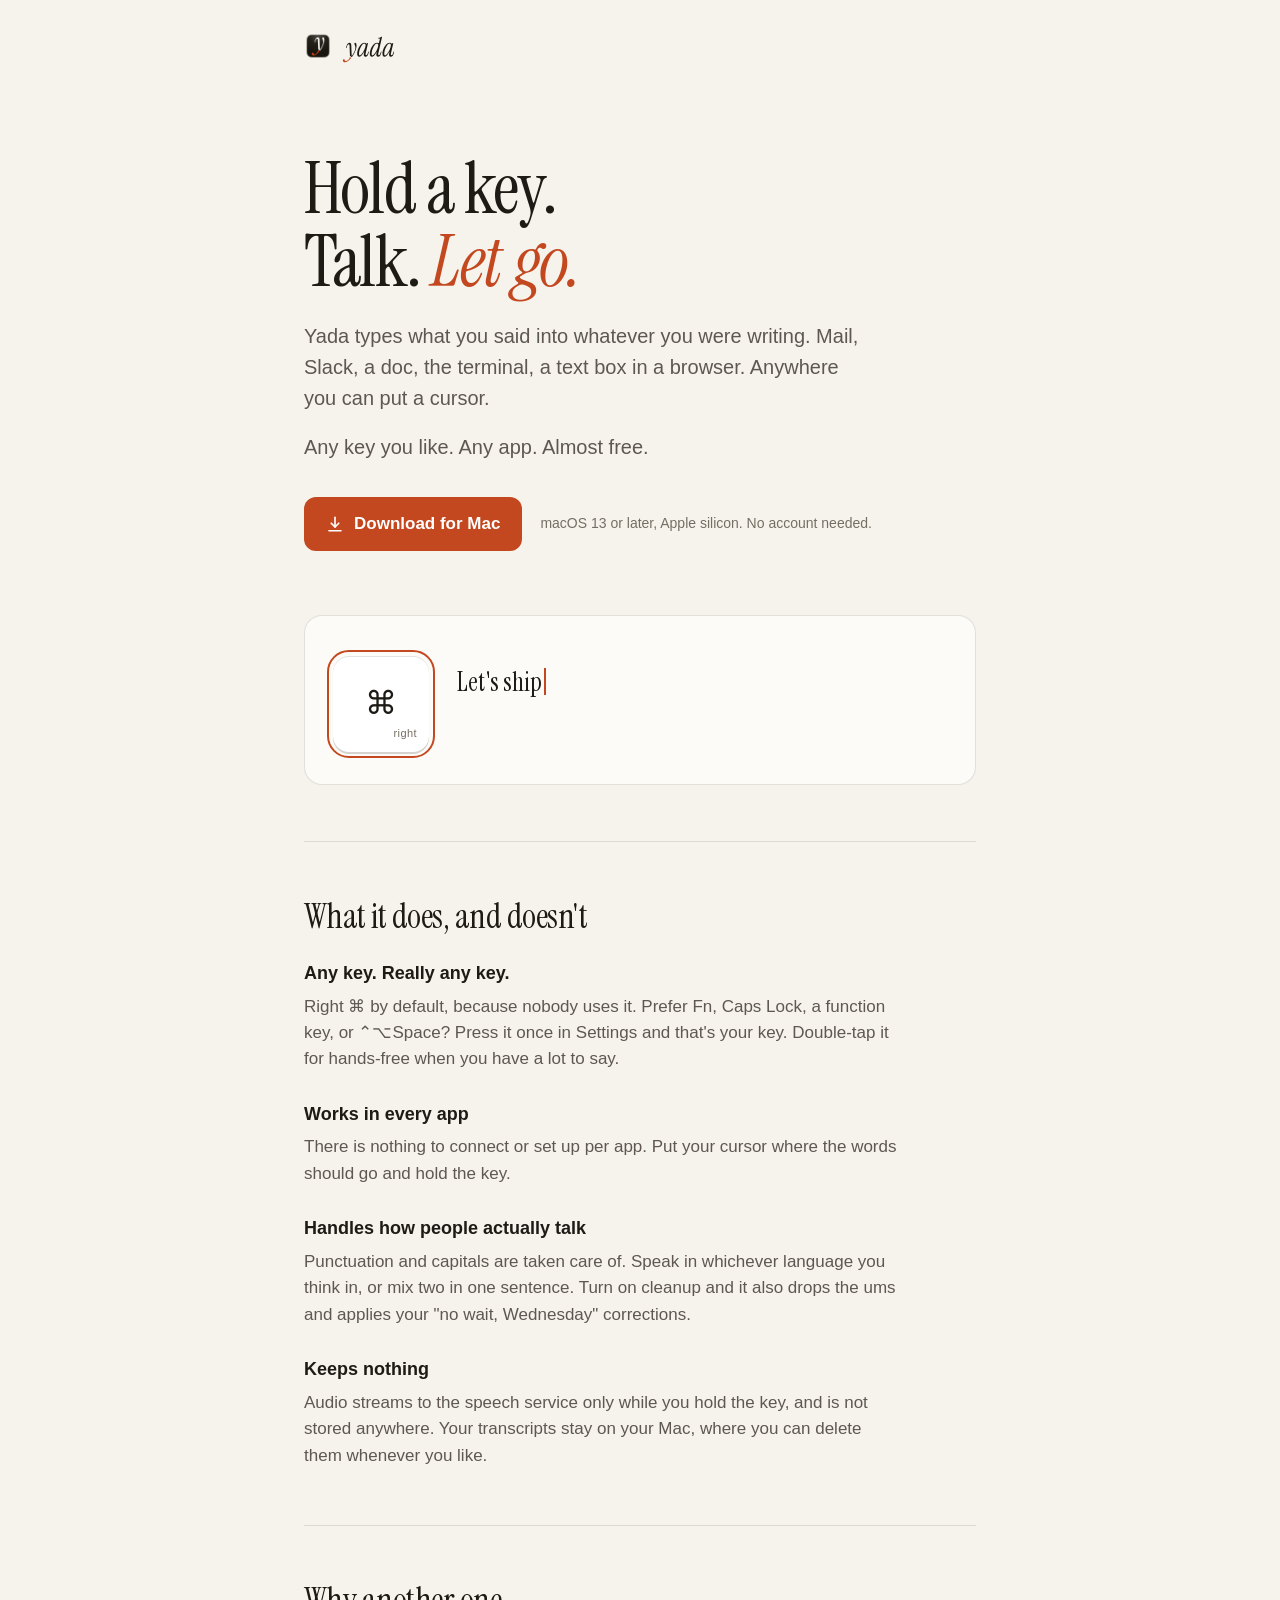
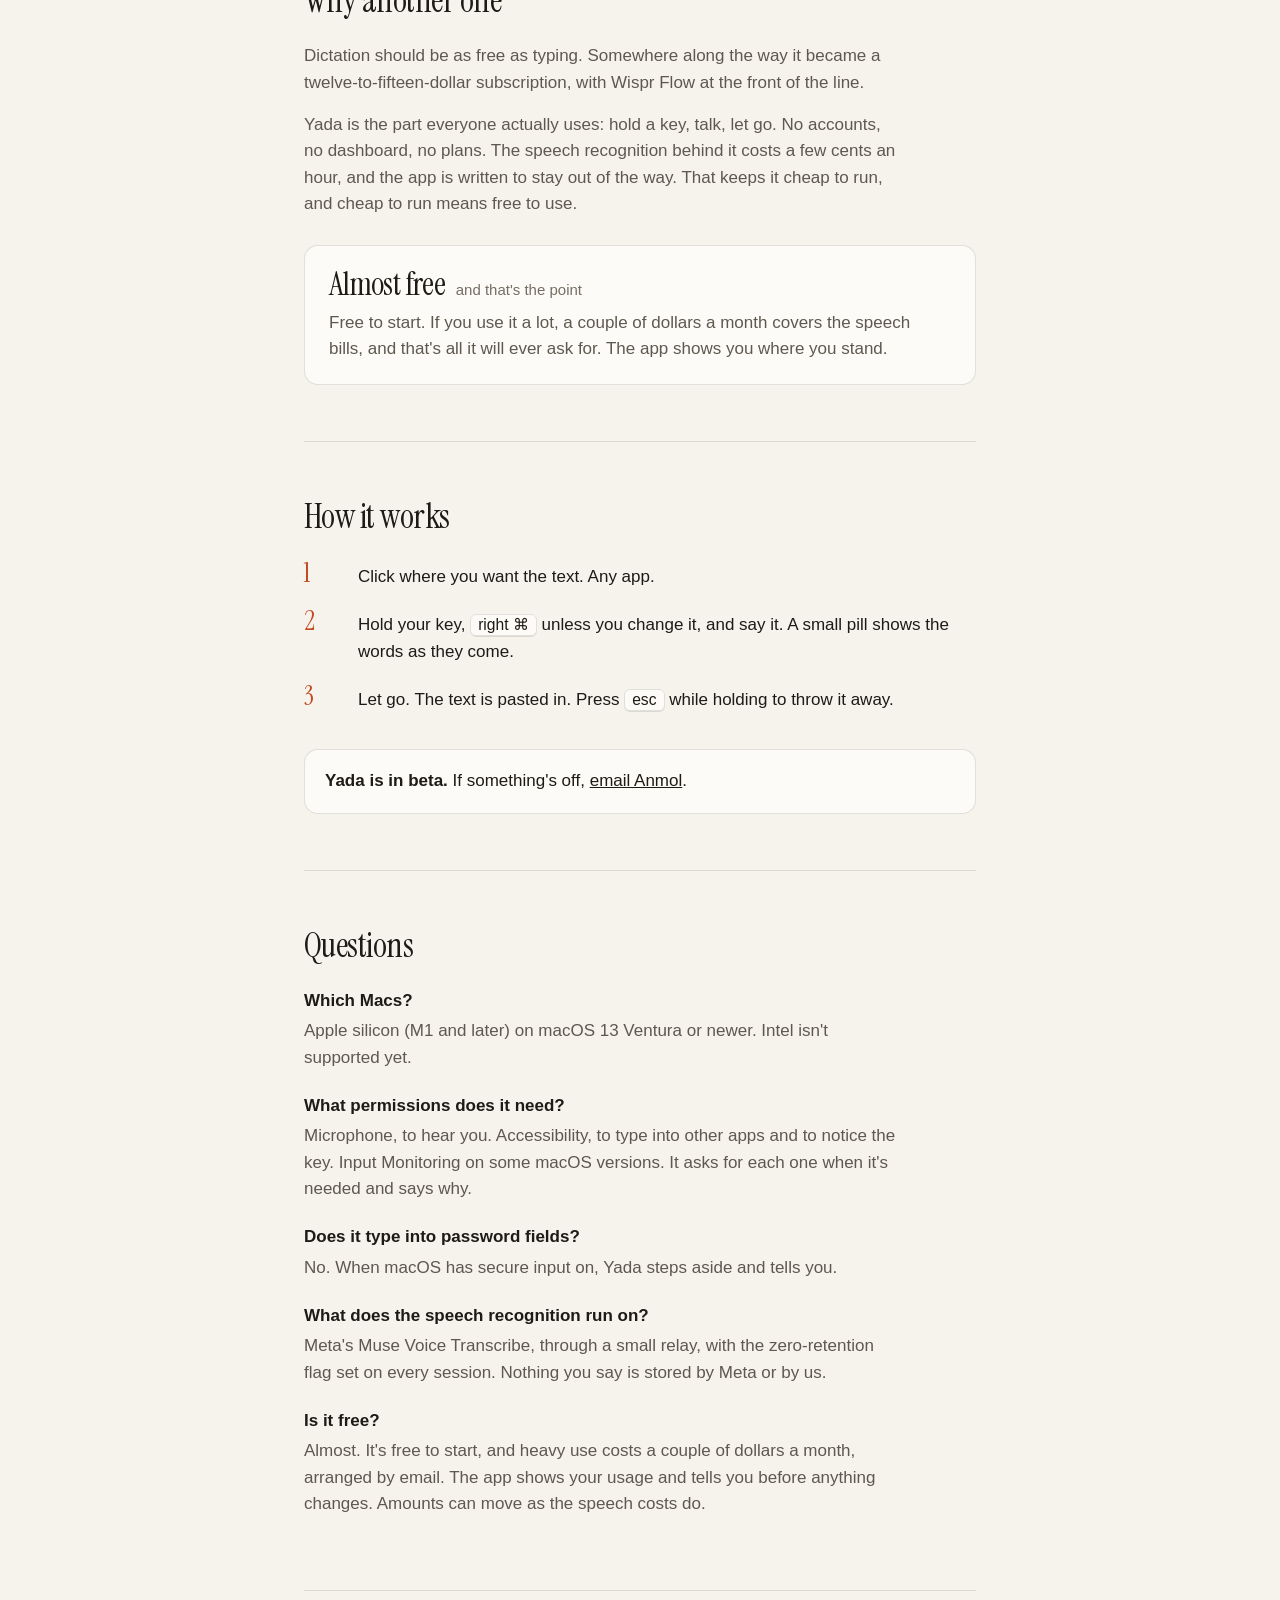
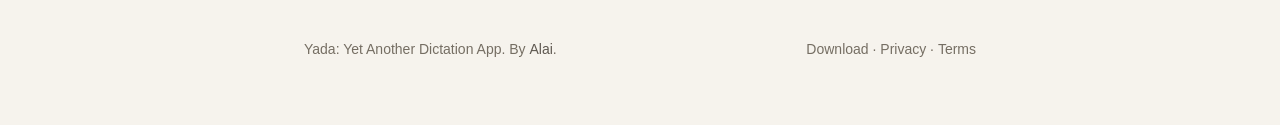
==== commit 7365a797: "Landing: critique round 1 fixes (caret, contrast, focus, rhythm, measure, meta, OG card)" ====
--- a/index.html
+++ b/index.html
@@ -7,7 +7,14 @@
 <meta name="description" content="Yada is a small dictation app for Mac. Hold a key, say what you mean, let go. The words land wherever your cursor is. Simple, and almost free.">
 <meta property="og:title" content="Yada — hold a key, talk, let go">
 <meta property="og:description" content="A small dictation app for Mac. Hold a key, say what you mean, let go. Simple, and almost free.">
-<meta property="og:image" content="https://getalai.github.io/yada-site/icon.png">
+<meta property="og:image" content="https://getalai.github.io/yada-site/og.png">
+<meta property="og:image:width" content="1200">
+<meta property="og:image:height" content="630">
+<meta property="og:url" content="https://getalai.github.io/yada-site/">
+<meta name="twitter:card" content="summary_large_image">
+<link rel="canonical" href="https://getalai.github.io/yada-site/">
+<meta name="theme-color" content="#f6f3ed" media="(prefers-color-scheme: light)">
+<meta name="theme-color" content="#131110" media="(prefers-color-scheme: dark)">
 <link rel="icon" href="favicon.svg" type="image/svg+xml">
 <link rel="apple-touch-icon" href="icon.png">
 <style>
@@ -26,10 +33,11 @@
     --bg-raised: #fdfbf7;
     --ink: #1e1b16;
     --ink-2: #5e5850;
-    --ink-3: #8a8378;
+    --ink-3: #756e63;
     --line: rgba(30, 27, 22, 0.12);
     --ember: #c4481f;
     --ember-hover: #a83a15;
+    --button-ink: #ffffff;
     --ember-soft: rgba(196, 72, 31, 0.1);
     --keycap: #ffffff;
     --keycap-shadow: rgba(30, 27, 22, 0.18);
@@ -43,10 +51,11 @@
       --bg-raised: #1c1917;
       --ink: #f1ece3;
       --ink-2: #aba396;
-      --ink-3: #7d766b;
+      --ink-3: #8a8377;
       --line: rgba(241, 236, 227, 0.14);
       --ember: #e0714b;
-      --ember-hover: #ee8a67;
+      --ember-hover: #d0623c;
+      --button-ink: #131110;
       --ember-soft: rgba(224, 113, 75, 0.14);
       --keycap: #26221f;
       --keycap-shadow: rgba(0, 0, 0, 0.5);
@@ -78,18 +87,19 @@
   .cta { display: flex; align-items: center; gap: 18px; flex-wrap: wrap; }
   .button {
     display: inline-flex; align-items: center; gap: 10px;
-    background: var(--ember); color: #fff; text-decoration: none;
+    background: var(--ember); color: var(--button-ink); text-decoration: none;
     padding: 14px 22px; border-radius: 12px; font-weight: 600; font-size: 17px;
     transition: background 120ms ease, transform 120ms ease;
   }
   .button:hover { background: var(--ember-hover); }
+  :focus-visible { outline: 2px solid var(--ember); outline-offset: 3px; border-radius: 4px; }
+  .button:focus-visible { outline-color: var(--ink); border-radius: 12px; }
   .button:active { transform: translateY(1px); }
   .button svg { width: 18px; height: 18px; }
   .fine { font-size: 14px; color: var(--ink-3); }
-  .fine a { color: var(--ink-2); }
 
   /* The demo: a key gets held, words appear, the key lets go. */
-  .demo {
+  figure.demo {
     margin: 64px 0 0; padding: 36px 28px; border: 1px solid var(--line);
     border-radius: 18px; background: var(--bg-raised);
     display: grid; grid-template-columns: 96px 1fr; gap: 28px; align-items: center;
@@ -103,7 +113,7 @@
   .key .key-glyph { font-size: 32px; letter-spacing: -0.02em; }
   .key small { position: absolute; bottom: 10px; right: 12px; font-size: 11px; color: var(--ink-3); letter-spacing: 0.04em; }
   .key::after {
-    content: ''; position: absolute; inset: -6px; border-radius: 20px;
+    content: ''; position: absolute; inset: -6px; border-radius: 22px;
     border: 2px solid var(--ember); opacity: 0; transition: opacity 200ms ease;
   }
   .demo.held .key { transform: translateY(4px); box-shadow: 0 2px 0 var(--keycap-shadow), 0 1px 0 var(--line) inset; }
@@ -111,19 +121,21 @@
   .typed { font-family: var(--serif); font-size: 26px; line-height: 1.3; min-height: 2.6em; color: var(--ink); margin: 0; }
   .typed .w { opacity: 0; transition: opacity 180ms ease; }
   .typed .w.on { opacity: 1; }
-  .typed .cursor { display: inline-block; width: 2px; height: 1.05em; background: var(--ember); vertical-align: -0.15em; margin-left: 2px; animation: blink 1s steps(1) infinite; }
+  .typed .cursor { display: inline-block; width: 2px; height: 1.05em; background: var(--ember); vertical-align: -0.15em; margin-left: 2px; animation: blink 1s steps(1) infinite; transition: opacity 120ms ease; }
+  .demo:not(.held) .cursor { opacity: 0; animation: none; }
   @keyframes blink { 50% { opacity: 0; } }
   @media (prefers-reduced-motion: reduce) {
     .typed .cursor { animation: none; }
   }
 
   section { padding: 56px 0; border-top: 1px solid var(--line); }
-  h2 { font-family: var(--serif); font-weight: 400; font-size: 34px; letter-spacing: -0.015em; margin: 0 0 26px; }
+  h2 { font-family: var(--serif); font-weight: 400; font-size: 34px; line-height: 1.1; letter-spacing: -0.015em; margin: 0 0 24px; }
   .points { display: grid; gap: 28px; }
   .point h3 { font-size: 18px; margin: 0 0 6px; font-weight: 600; }
-  .point p { margin: 0; color: var(--ink-2); }
+  .point p { margin: 0; color: var(--ink-2); max-width: 600px; }
   ol.steps { list-style: none; padding: 0; margin: 0; counter-reset: s; display: grid; gap: 18px; }
   ol.steps li { display: grid; grid-template-columns: 40px 1fr; gap: 14px; align-items: baseline; }
+  ol.steps li > span { max-width: 600px; }
   ol.steps li::before {
     counter-increment: s; content: counter(s);
     font-family: var(--serif); font-size: 26px; color: var(--ember); line-height: 1;
@@ -134,23 +146,24 @@
   }
   .faq dt { font-weight: 600; margin: 22px 0 4px; }
   .faq dt:first-child { margin-top: 0; }
-  .faq dd { margin: 0; color: var(--ink-2); }
+  .faq dd { margin: 0; color: var(--ink-2); max-width: 600px; }
 
   .why p { color: var(--ink-2); margin: 0 0 16px; max-width: 600px; }
   .price { margin-top: 28px; padding: 22px 24px; border: 1px solid var(--line); border-radius: 14px; background: var(--bg-raised); display: grid; gap: 6px; }
-  .price-now { font-family: var(--serif); font-size: 40px; line-height: 1; letter-spacing: -0.02em; }
+  .price-now { font-family: var(--serif); font-size: 32px; line-height: 1; letter-spacing: -0.02em; }
   .price-note { font-size: 15px; color: var(--ink-3); margin-left: 6px; }
-  .price-later { color: var(--ink-2); }
-
-  .beta { background: var(--ember-soft); border-radius: 14px; padding: 18px 20px; margin-top: 36px; }
+  .price-later { color: var(--ink-2); max-width: 600px; }
+
+  .beta { background: var(--bg-raised); border: 1px solid var(--line); border-radius: 14px; padding: 18px 20px; margin-top: 36px; }
   .beta p { margin: 0; }
 
   footer { padding: 40px 0 56px; border-top: 1px solid var(--line); color: var(--ink-3); font-size: 14px; display: flex; justify-content: space-between; gap: 16px; flex-wrap: wrap; }
-  footer a { color: var(--ink-2); text-decoration: none; }
+  footer a { color: var(--ink-2); text-decoration: none; display: inline-block; padding: 8px 0; }
   footer a:hover { text-decoration: underline; }
   footer .legal a { color: var(--ink-3); }
 
   @media (max-width: 560px) {
+    footer { flex-direction: column; gap: 4px; }
     .demo { grid-template-columns: 1fr; gap: 22px; padding: 28px 22px; }
     .key { width: 80px; height: 80px; font-size: 30px; }
     .typed { font-size: 22px; }
@@ -182,12 +195,12 @@
         <span class="fine">macOS 13 or later, Apple silicon. No account needed.</span>
       </div>
 
-      <div class="demo" aria-label="Animation: a key is held, the words appear, the key is released">
+      <figure class="demo" role="img" aria-label="Animation: a key is held, the words appear, the key is released">
         <div class="key" aria-hidden="true"><span class="key-glyph">⌘</span><small class="key-name">right</small></div>
         <p class="typed" aria-hidden="true">
           <span class="w">Let's</span> <span class="w">ship</span> <span class="w">it</span> <span class="w">Wednesday</span> <span class="w">and</span> <span class="w">tell</span> <span class="w">the</span> <span class="w">team</span> <span class="w">in</span> <span class="w">standup.</span><span class="cursor"></span>
         </p>
-      </div>
+      </figure>
     </div>
 
     <section>
@@ -207,7 +220,7 @@
         </div>
         <div class="point">
           <h3>Keeps nothing</h3>
-          <p>Audio streams to the speech service only while you hold the key, and is not stored anywhere. Your transcripts stay on your Mac, where you can delete them whenever you like. No account, no sign-in.</p>
+          <p>Audio streams to the speech service only while you hold the key, and is not stored anywhere. Your transcripts stay on your Mac, where you can delete them whenever you like.</p>
         </div>
       </div>
     </section>
@@ -226,11 +239,11 @@
       <h2>How it works</h2>
       <ol class="steps">
         <li><span>Click where you want the text. Any app.</span></li>
-        <li><span>Hold your key (<kbd>right ⌘</kbd> out of the box) and say it. A small pill shows the words as they come.</span></li>
+        <li><span>Hold your key, <kbd>right ⌘</kbd> unless you change it, and say it. A small pill shows the words as they come.</span></li>
         <li><span>Let go. The text is pasted in. Press <kbd>esc</kbd> while holding to throw it away.</span></li>
       </ol>
       <div class="beta">
-        <p><strong>Yada is in beta.</strong> No invite, no account: open it and it works. If something's off, <a href="mailto:anmol@getalai.com?subject=Yada">email Anmol</a>.</p>
+        <p><strong>Yada is in beta.</strong> If something's off, <a href="mailto:anmol@getalai.com?subject=Yada">email Anmol</a>.</p>
       </div>
     </section>
 
@@ -252,8 +265,8 @@
   </main>
 
   <footer>
-    <span>Yada, short for Yet Another Dictation App. Made by <a href="https://getalai.com">Alai</a>.</span>
-    <span class="legal"><a href="privacy/">Privacy</a> · <a href="terms/">Terms</a></span>
+    <span>Yada: Yet Another Dictation App. By <a href="https://getalai.com">Alai</a>.</span>
+    <span class="legal"><a href="https://github.com/getalai/yada-site/releases/latest/download/Yada.dmg">Download</a> · <a href="privacy/">Privacy</a> · <a href="terms/">Terms</a></span>
   </footer>
 </div>
 <script>
@@ -264,12 +277,14 @@
     if (still) { words.forEach(function (w) { w.classList.add('on'); }); demo.classList.add('held'); return; }
     var keys = [['⌘', 'right'], ['fn', ''], ['⇪', 'caps'], ['⌃⌥', 'space'], ['F5', '']];
     var glyph = demo.querySelector('.key-glyph'), name = demo.querySelector('.key-name'), k = 0;
+    var cursor = demo.querySelector('.cursor');
     function run() {
       words.forEach(function (w) { w.classList.remove('on'); });
+      words[0].before(cursor);
       glyph.textContent = keys[k][0]; name.textContent = keys[k][1]; k = (k + 1) % keys.length;
       setTimeout(function () { demo.classList.add('held'); }, 700);
-      words.forEach(function (w, i) { setTimeout(function () { w.classList.add('on'); }, 1300 + i * 320); });
-      setTimeout(function () { demo.classList.remove('held'); }, 1300 + words.length * 320 + 500);
+      words.forEach(function (w, i) { setTimeout(function () { w.classList.add('on'); w.after(cursor); }, 1000 + i * 320); });
+      setTimeout(function () { demo.classList.remove('held'); }, 1000 + words.length * 320 + 500);
     }
     run();
     setInterval(run, 7200);
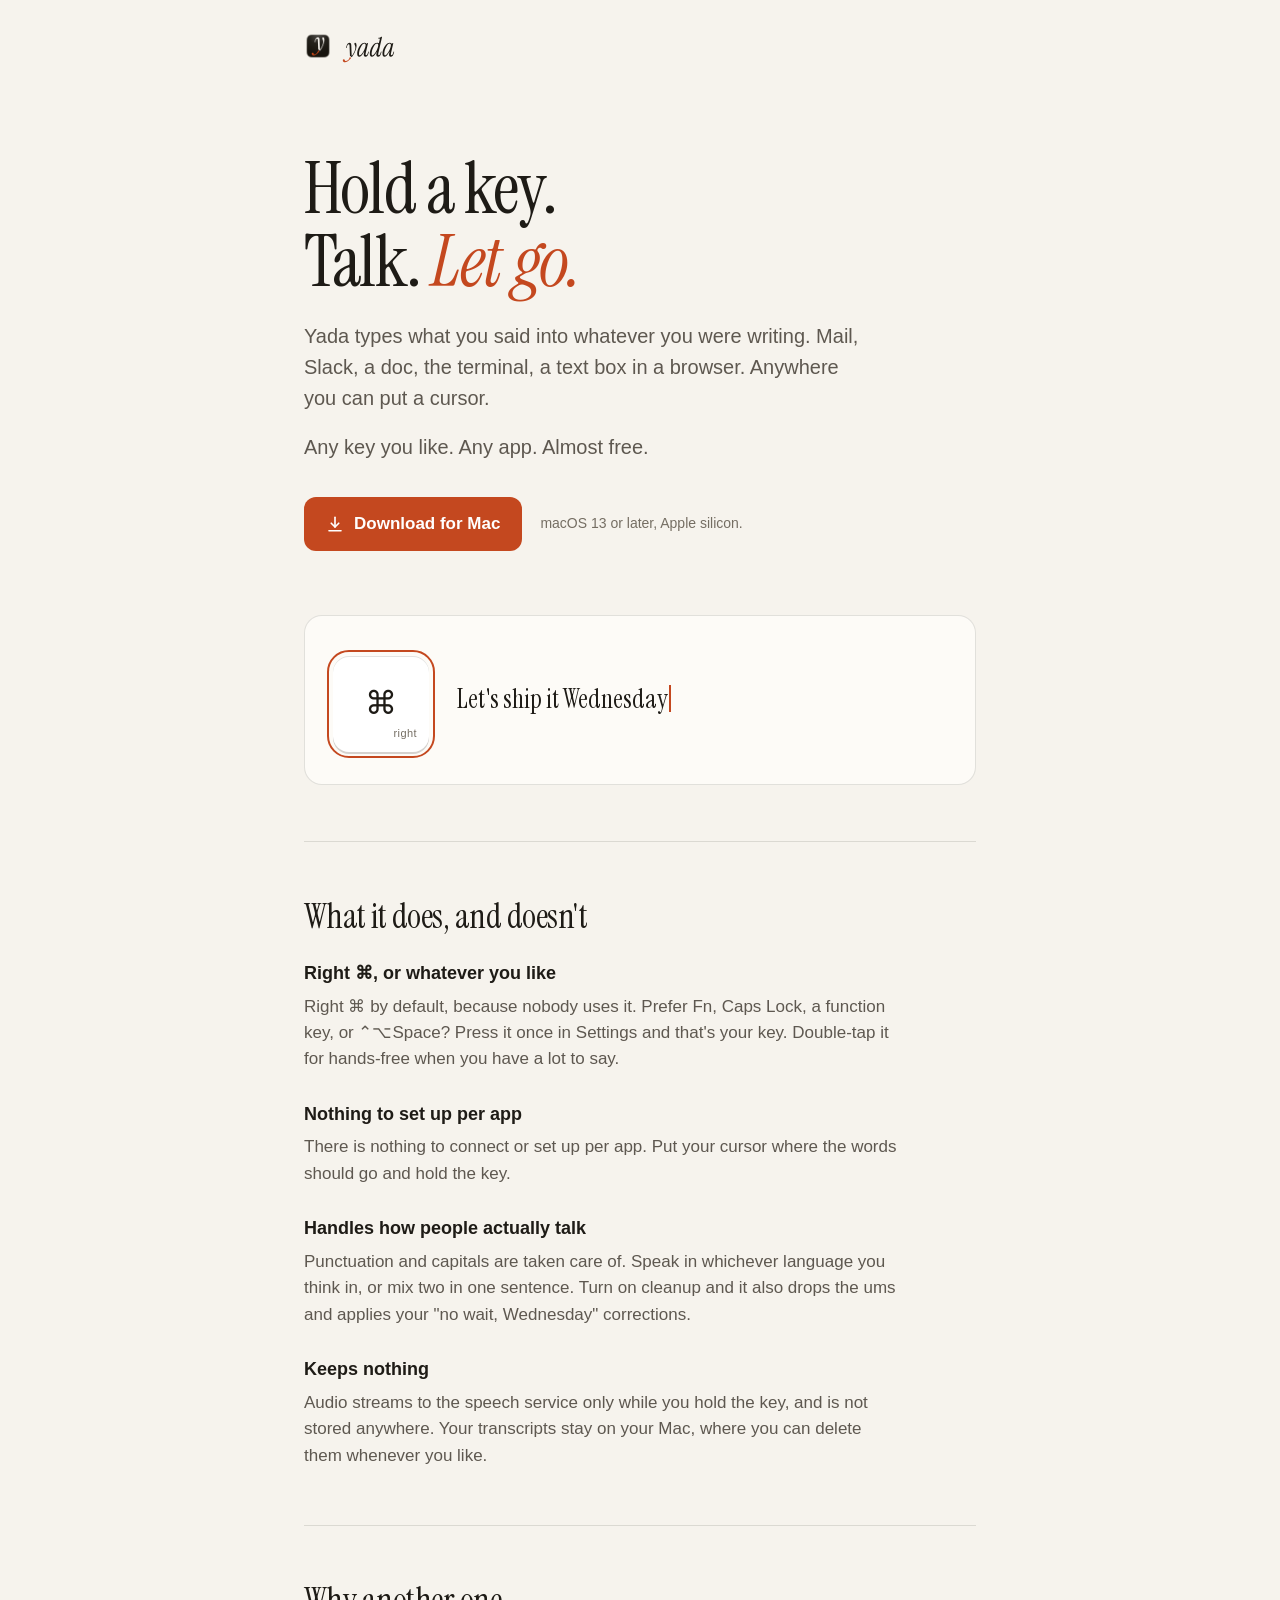
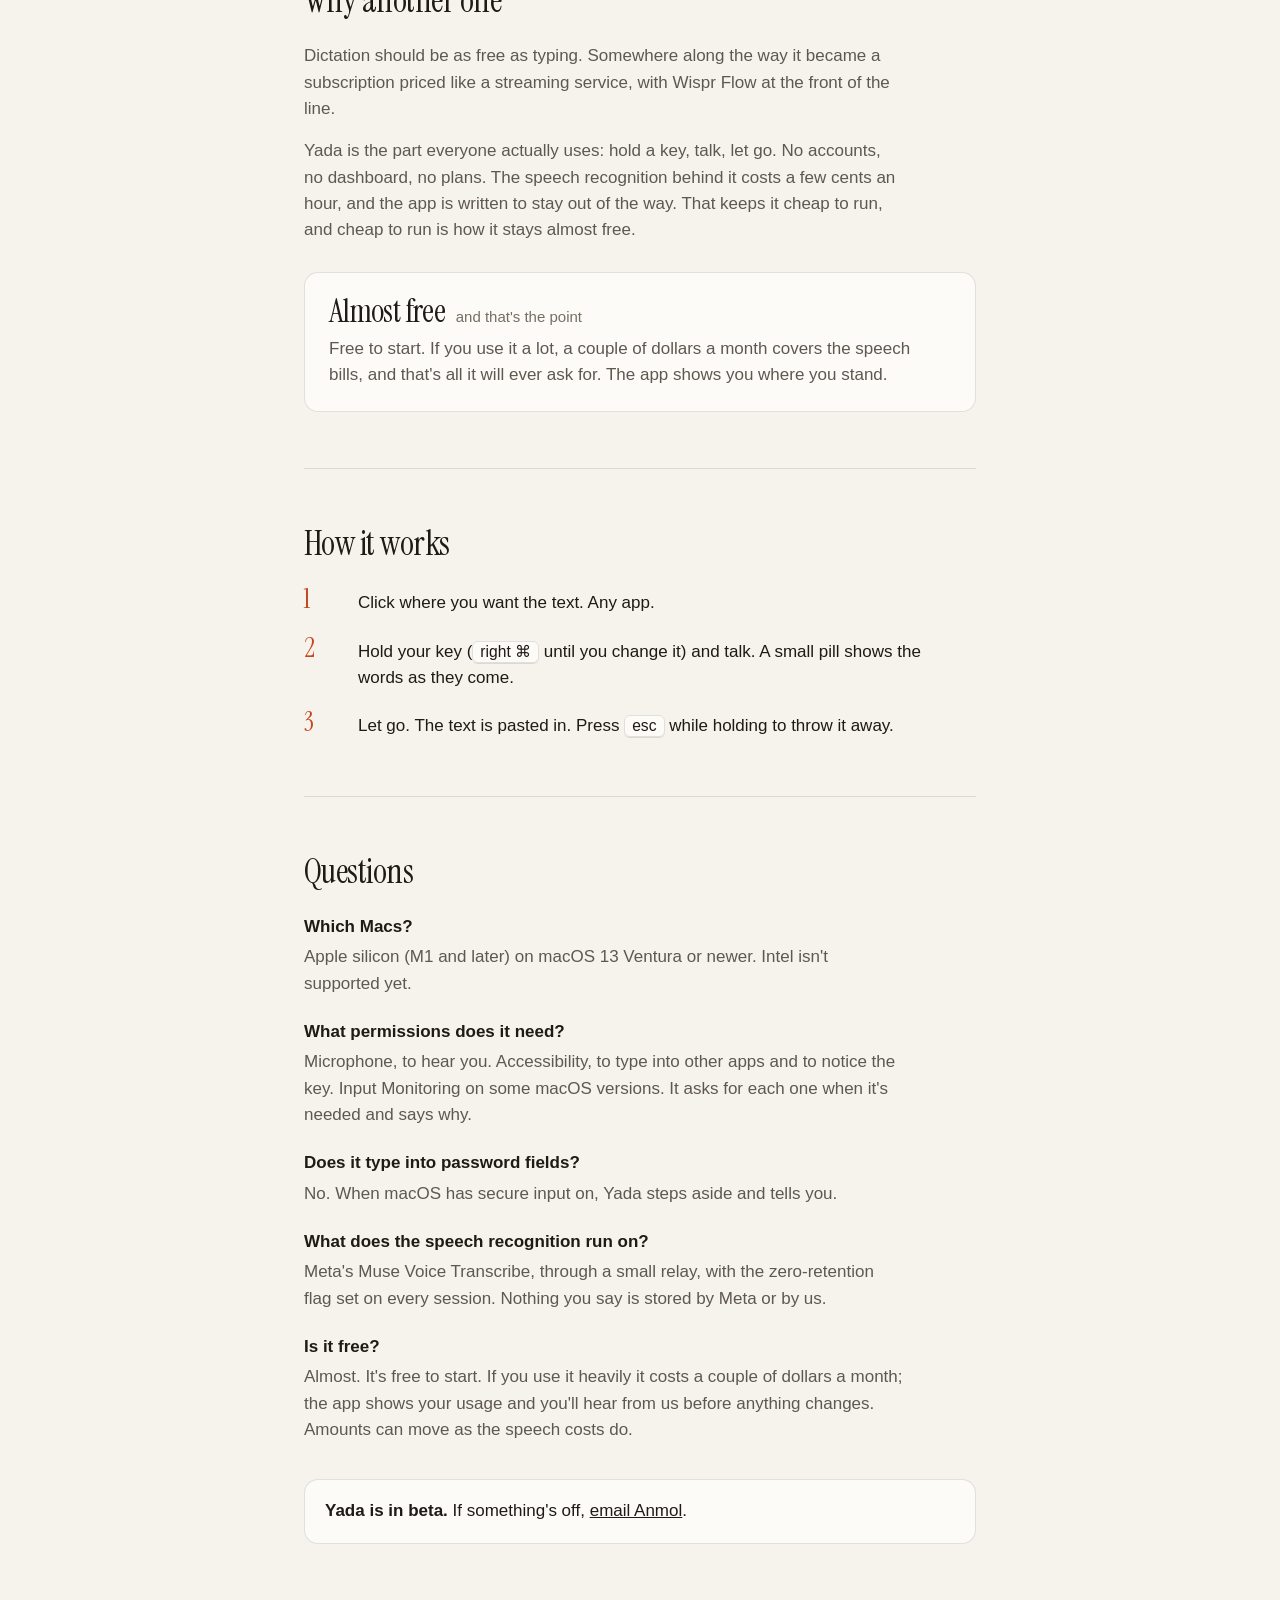
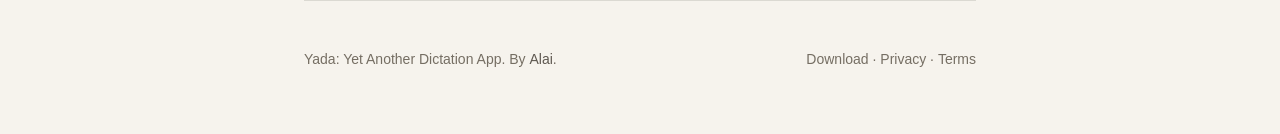
==== commit f0711cf7: "Landing: critique round 2 fixes" ====
--- a/index.html
+++ b/index.html
@@ -93,7 +93,7 @@
   }
   .button:hover { background: var(--ember-hover); }
   :focus-visible { outline: 2px solid var(--ember); outline-offset: 3px; border-radius: 4px; }
-  .button:focus-visible { outline-color: var(--ink); border-radius: 12px; }
+  .button:focus-visible { outline-color: var(--ink); outline-width: 3px; border-radius: 12px; }
   .button:active { transform: translateY(1px); }
   .button svg { width: 18px; height: 18px; }
   .fine { font-size: 14px; color: var(--ink-3); }
@@ -118,7 +118,7 @@
   }
   .demo.held .key { transform: translateY(4px); box-shadow: 0 2px 0 var(--keycap-shadow), 0 1px 0 var(--line) inset; }
   .demo.held .key::after { opacity: 1; }
-  .typed { font-family: var(--serif); font-size: 26px; line-height: 1.3; min-height: 2.6em; color: var(--ink); margin: 0; }
+  .typed { font-family: var(--serif); font-size: 26px; line-height: 1.3; color: var(--ink); margin: 0; }
   .typed .w { opacity: 0; transition: opacity 180ms ease; }
   .typed .w.on { opacity: 1; }
   .typed .cursor { display: inline-block; width: 2px; height: 1.05em; background: var(--ember); vertical-align: -0.15em; margin-left: 2px; animation: blink 1s steps(1) infinite; transition: opacity 120ms ease; }
@@ -164,7 +164,7 @@
 
   @media (max-width: 560px) {
     footer { flex-direction: column; gap: 4px; }
-    .demo { grid-template-columns: 1fr; gap: 22px; padding: 28px 22px; }
+    figure.demo { grid-template-columns: 80px 1fr; gap: 20px; padding: 24px 20px; }
     .key { width: 80px; height: 80px; font-size: 30px; }
     .typed { font-size: 22px; }
   }
@@ -192,7 +192,7 @@
           <svg viewBox="0 0 24 24" fill="none" stroke="currentColor" stroke-width="2.2" stroke-linecap="round" stroke-linejoin="round" aria-hidden="true"><path d="M12 3v13"/><path d="m7 11 5 5 5-5"/><path d="M4 21h16"/></svg>
           Download for Mac
         </a>
-        <span class="fine">macOS 13 or later, Apple silicon. No account needed.</span>
+        <span class="fine">macOS 13 or later, Apple silicon.</span>
       </div>
 
       <figure class="demo" role="img" aria-label="Animation: a key is held, the words appear, the key is released">
@@ -207,11 +207,11 @@
       <h2>What it does, and doesn't</h2>
       <div class="points">
         <div class="point">
-          <h3>Any key. Really any key.</h3>
+          <h3>Right ⌘, or whatever you like</h3>
           <p>Right ⌘ by default, because nobody uses it. Prefer Fn, Caps Lock, a function key, or ⌃⌥Space? Press it once in Settings and that's your key. Double-tap it for hands-free when you have a lot to say.</p>
         </div>
         <div class="point">
-          <h3>Works in every app</h3>
+          <h3>Nothing to set up per app</h3>
           <p>There is nothing to connect or set up per app. Put your cursor where the words should go and hold the key.</p>
         </div>
         <div class="point">
@@ -227,8 +227,8 @@
 
     <section class="why">
       <h2>Why another one</h2>
-      <p>Dictation should be as free as typing. Somewhere along the way it became a twelve-to-fifteen-dollar subscription, with Wispr Flow at the front of the line.</p>
-      <p>Yada is the part everyone actually uses: hold a key, talk, let go. No accounts, no dashboard, no plans. The speech recognition behind it costs a few cents an hour, and the app is written to stay out of the way. That keeps it cheap to run, and cheap to run means free to use.</p>
+      <p>Dictation should be as free as typing. Somewhere along the way it became a subscription priced like a streaming service, with Wispr Flow at the front of the line.</p>
+      <p>Yada is the part everyone actually uses: hold a key, talk, let go. No accounts, no dashboard, no plans. The speech recognition behind it costs a few cents an hour, and the app is written to stay out of the way. That keeps it cheap to run, and cheap to run is how it stays almost free.</p>
       <div class="price">
         <div><span class="price-now">Almost free</span> <span class="price-note">and that's the point</span></div>
         <div class="price-later">Free to start. If you use it a lot, a couple of dollars a month covers the speech bills, and that's all it will ever ask for. The app shows you where you stand.</div>
@@ -239,12 +239,9 @@
       <h2>How it works</h2>
       <ol class="steps">
         <li><span>Click where you want the text. Any app.</span></li>
-        <li><span>Hold your key, <kbd>right ⌘</kbd> unless you change it, and say it. A small pill shows the words as they come.</span></li>
+        <li><span>Hold your key (<kbd>right ⌘</kbd> until you change it) and talk. A small pill shows the words as they come.</span></li>
         <li><span>Let go. The text is pasted in. Press <kbd>esc</kbd> while holding to throw it away.</span></li>
       </ol>
-      <div class="beta">
-        <p><strong>Yada is in beta.</strong> If something's off, <a href="mailto:anmol@getalai.com?subject=Yada">email Anmol</a>.</p>
-      </div>
     </section>
 
     <section class="faq">
@@ -259,8 +256,12 @@
         <dt>What does the speech recognition run on?</dt>
         <dd>Meta's Muse Voice Transcribe, through a small relay, with the zero-retention flag set on every session. Nothing you say is stored by Meta or by us.</dd>
         <dt>Is it free?</dt>
-        <dd>Almost. It's free to start, and heavy use costs a couple of dollars a month, arranged by email. The app shows your usage and tells you before anything changes. Amounts can move as the speech costs do.</dd>
+        <dd>Almost. It's free to start. If you use it heavily it costs a couple of dollars a month; the app shows your usage and you'll hear from us before anything changes. Amounts can move as the speech costs do.</dd>
       </dl>
+
+      <div class="beta">
+        <p><strong>Yada is in beta.</strong> If something's off, <a href="mailto:anmol@getalai.com?subject=Yada">email Anmol</a>.</p>
+      </div>
     </section>
   </main>
 
@@ -278,13 +279,16 @@
     var keys = [['⌘', 'right'], ['fn', ''], ['⇪', 'caps'], ['⌃⌥', 'space'], ['F5', '']];
     var glyph = demo.querySelector('.key-glyph'), name = demo.querySelector('.key-name'), k = 0;
     var cursor = demo.querySelector('.cursor');
+    var first = true;
     function run() {
+      var lead = first ? 250 : 700, start = first ? 500 : 1000;
+      first = false;
       words.forEach(function (w) { w.classList.remove('on'); });
       words[0].before(cursor);
       glyph.textContent = keys[k][0]; name.textContent = keys[k][1]; k = (k + 1) % keys.length;
-      setTimeout(function () { demo.classList.add('held'); }, 700);
-      words.forEach(function (w, i) { setTimeout(function () { w.classList.add('on'); w.after(cursor); }, 1000 + i * 320); });
-      setTimeout(function () { demo.classList.remove('held'); }, 1000 + words.length * 320 + 500);
+      setTimeout(function () { demo.classList.add('held'); }, lead);
+      words.forEach(function (w, i) { setTimeout(function () { w.classList.add('on'); w.after(cursor); }, start + i * 320); });
+      setTimeout(function () { demo.classList.remove('held'); }, start + words.length * 320 + 500);
     }
     run();
     setInterval(run, 7200);
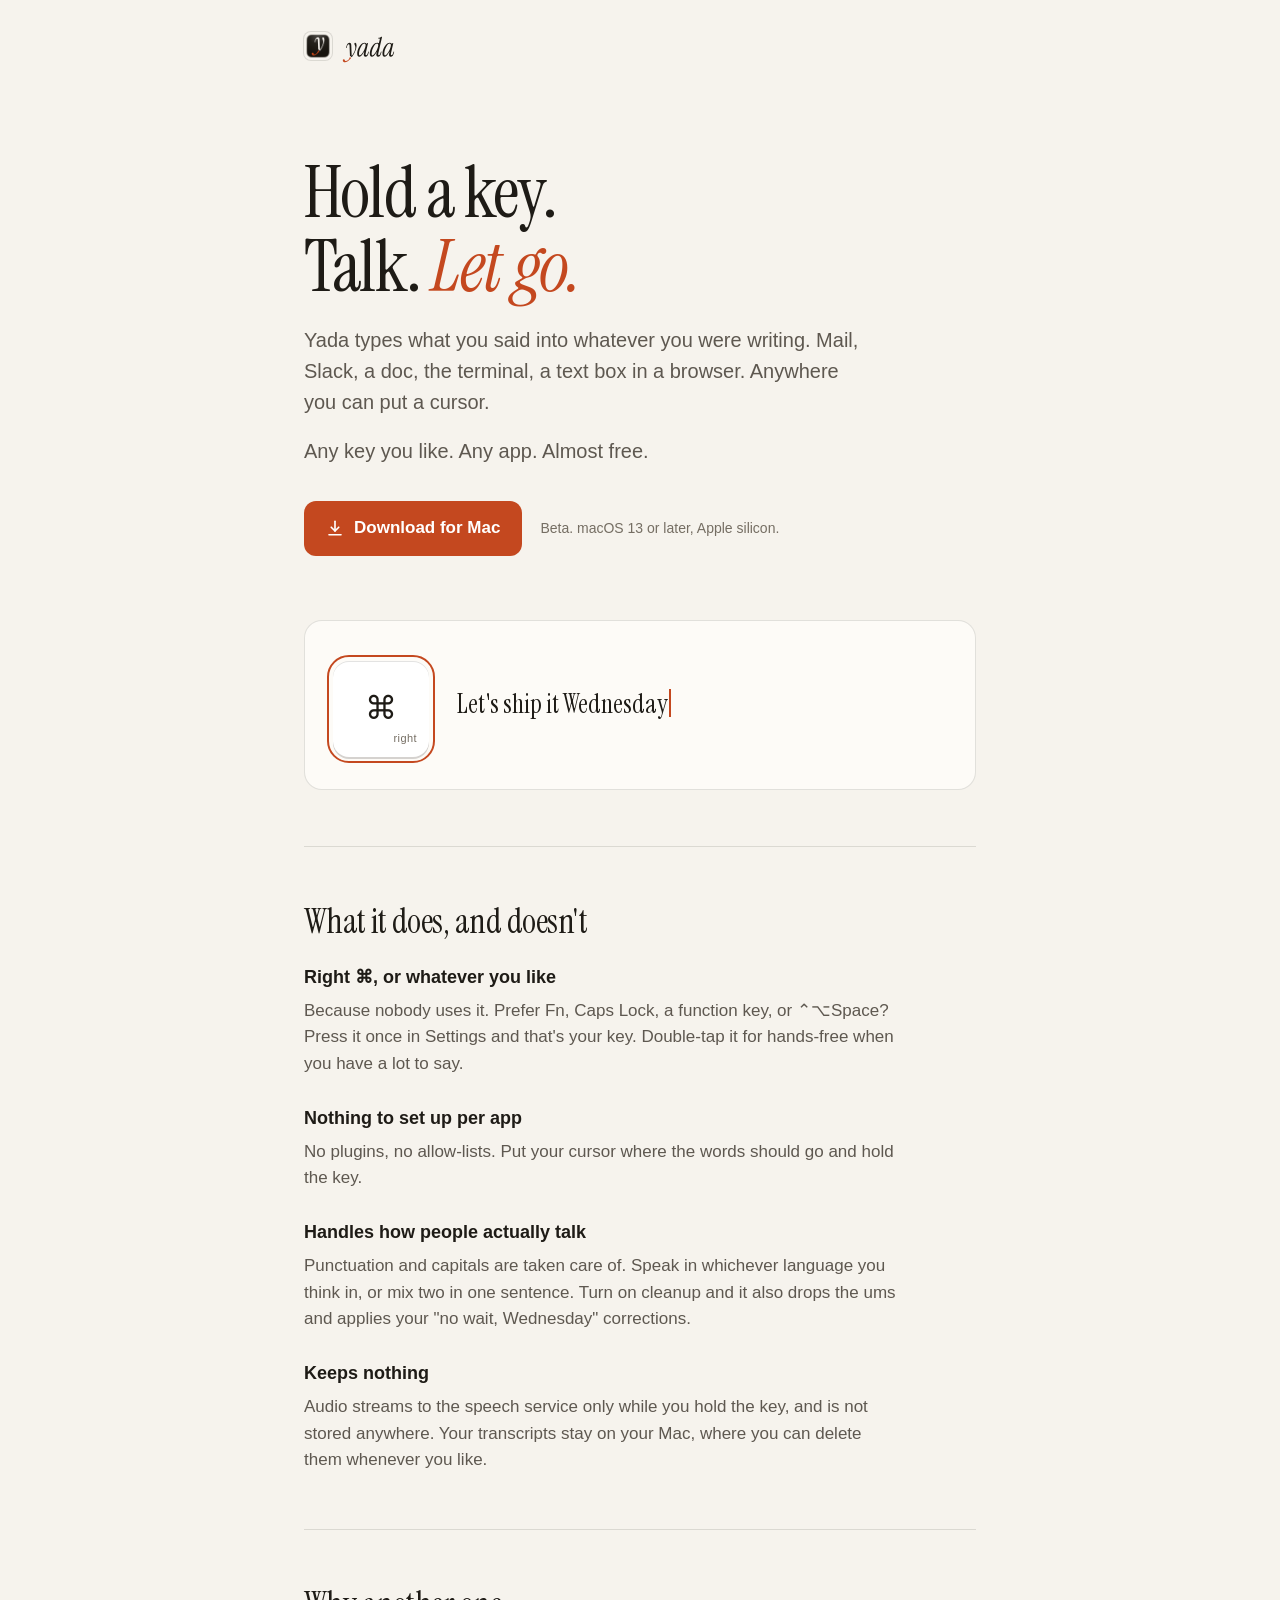
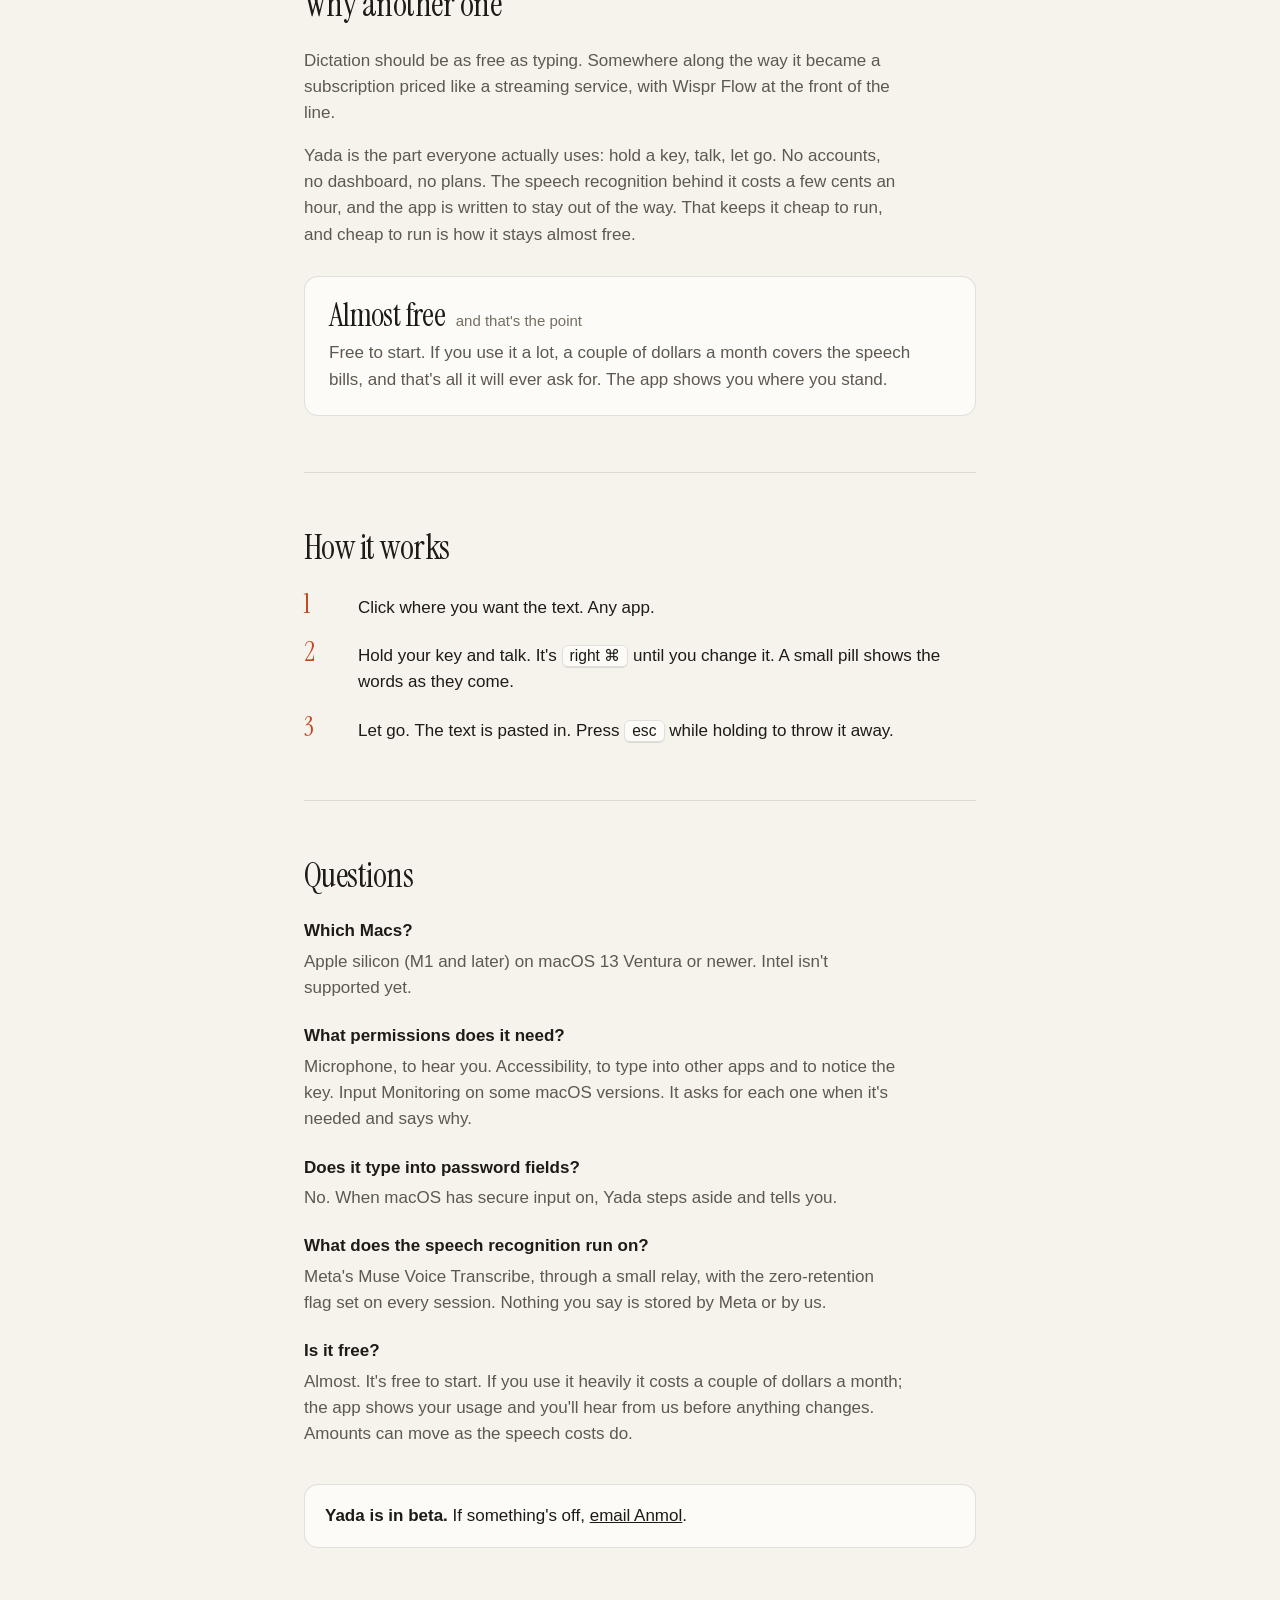
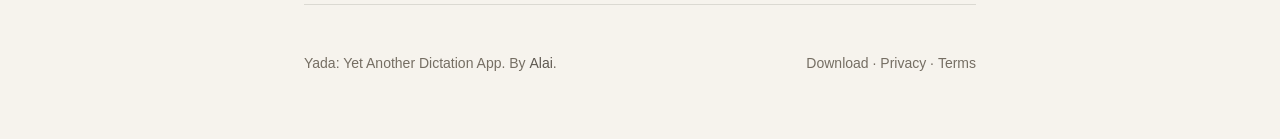
==== commit e5a5944d: "Landing: critique round 3 fixes" ====
--- a/index.html
+++ b/index.html
@@ -72,8 +72,8 @@
   .wrap { max-width: 720px; margin: 0 auto; padding: 0 24px; }
 
   header { padding: 28px 0 0; }
-  .brand { display: flex; align-items: center; gap: 10px; text-decoration: none; }
-  .brand .mark { width: 28px; height: 28px; }
+  .brand { display: inline-flex; align-items: center; gap: 10px; text-decoration: none; }
+  .brand .mark { width: 28px; height: 28px; border-radius: 7px; box-shadow: 0 0 0 1px var(--line); }
   .brand .word { height: 30px; width: auto; margin-top: 6px; }
 
   .hero { padding: 88px 0 56px; }
@@ -119,7 +119,7 @@
   .demo.held .key { transform: translateY(4px); box-shadow: 0 2px 0 var(--keycap-shadow), 0 1px 0 var(--line) inset; }
   .demo.held .key::after { opacity: 1; }
   .typed { font-family: var(--serif); font-size: 26px; line-height: 1.3; color: var(--ink); margin: 0; }
-  .typed .w { opacity: 0; transition: opacity 180ms ease; }
+  .typed .w { opacity: 0; transition: opacity 90ms ease; }
   .typed .w.on { opacity: 1; }
   .typed .cursor { display: inline-block; width: 2px; height: 1.05em; background: var(--ember); vertical-align: -0.15em; margin-left: 2px; animation: blink 1s steps(1) infinite; transition: opacity 120ms ease; }
   .demo:not(.held) .cursor { opacity: 0; animation: none; }
@@ -163,6 +163,8 @@
   footer .legal a { color: var(--ink-3); }
 
   @media (max-width: 560px) {
+    .hero { padding-top: 56px; }
+    ol.steps li { grid-template-columns: 28px 1fr; gap: 12px; }
     footer { flex-direction: column; gap: 4px; }
     figure.demo { grid-template-columns: 80px 1fr; gap: 20px; padding: 24px 20px; }
     .key { width: 80px; height: 80px; font-size: 30px; }
@@ -192,7 +194,7 @@
           <svg viewBox="0 0 24 24" fill="none" stroke="currentColor" stroke-width="2.2" stroke-linecap="round" stroke-linejoin="round" aria-hidden="true"><path d="M12 3v13"/><path d="m7 11 5 5 5-5"/><path d="M4 21h16"/></svg>
           Download for Mac
         </a>
-        <span class="fine">macOS 13 or later, Apple silicon.</span>
+        <span class="fine">Beta. macOS 13 or later, Apple silicon.</span>
       </div>
 
       <figure class="demo" role="img" aria-label="Animation: a key is held, the words appear, the key is released">
@@ -208,11 +210,11 @@
       <div class="points">
         <div class="point">
           <h3>Right ⌘, or whatever you like</h3>
-          <p>Right ⌘ by default, because nobody uses it. Prefer Fn, Caps Lock, a function key, or ⌃⌥Space? Press it once in Settings and that's your key. Double-tap it for hands-free when you have a lot to say.</p>
+          <p>Because nobody uses it. Prefer Fn, Caps Lock, a function key, or ⌃⌥Space? Press it once in Settings and that's your key. Double-tap it for hands-free when you have a lot to say.</p>
         </div>
         <div class="point">
           <h3>Nothing to set up per app</h3>
-          <p>There is nothing to connect or set up per app. Put your cursor where the words should go and hold the key.</p>
+          <p>No plugins, no allow-lists. Put your cursor where the words should go and hold the key.</p>
         </div>
         <div class="point">
           <h3>Handles how people actually talk</h3>
@@ -239,7 +241,7 @@
       <h2>How it works</h2>
       <ol class="steps">
         <li><span>Click where you want the text. Any app.</span></li>
-        <li><span>Hold your key (<kbd>right ⌘</kbd> until you change it) and talk. A small pill shows the words as they come.</span></li>
+        <li><span>Hold your key and talk. It's <kbd>right ⌘</kbd> until you change it. A small pill shows the words as they come.</span></li>
         <li><span>Let go. The text is pasted in. Press <kbd>esc</kbd> while holding to throw it away.</span></li>
       </ol>
     </section>
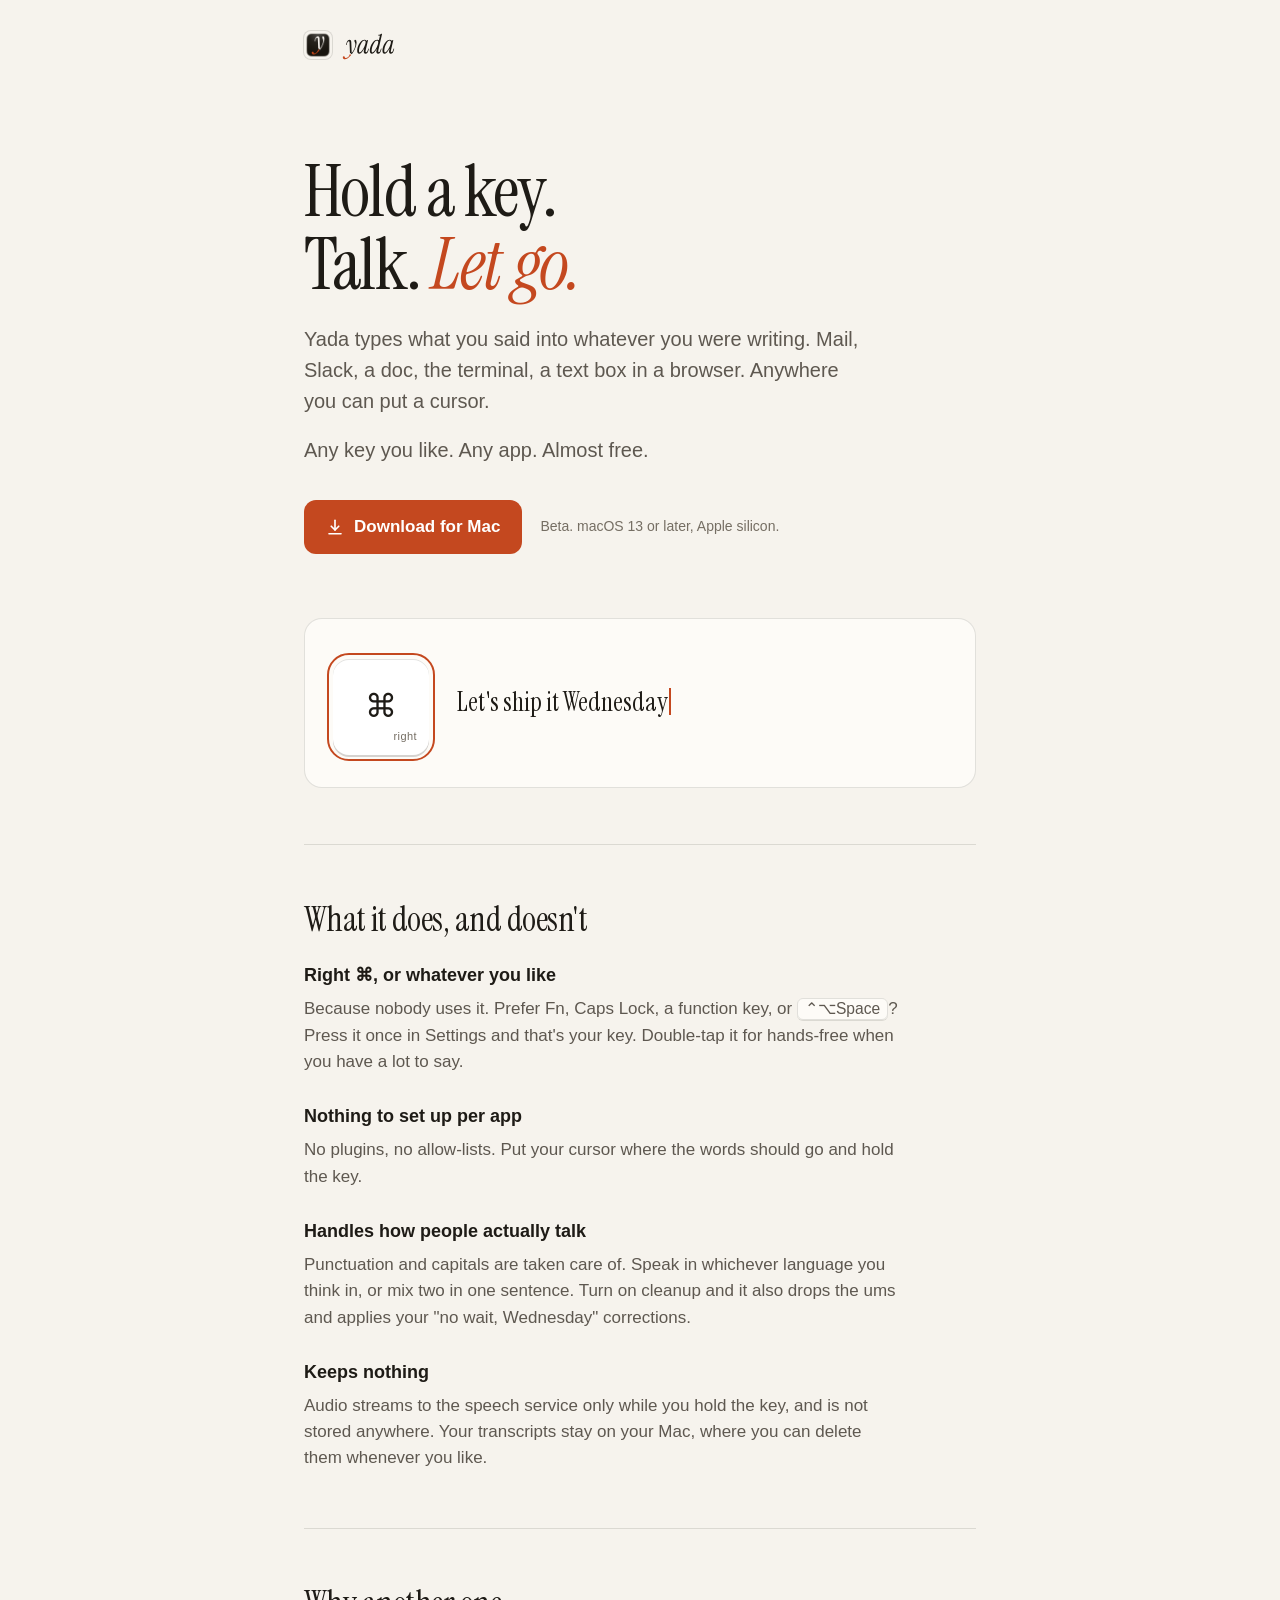
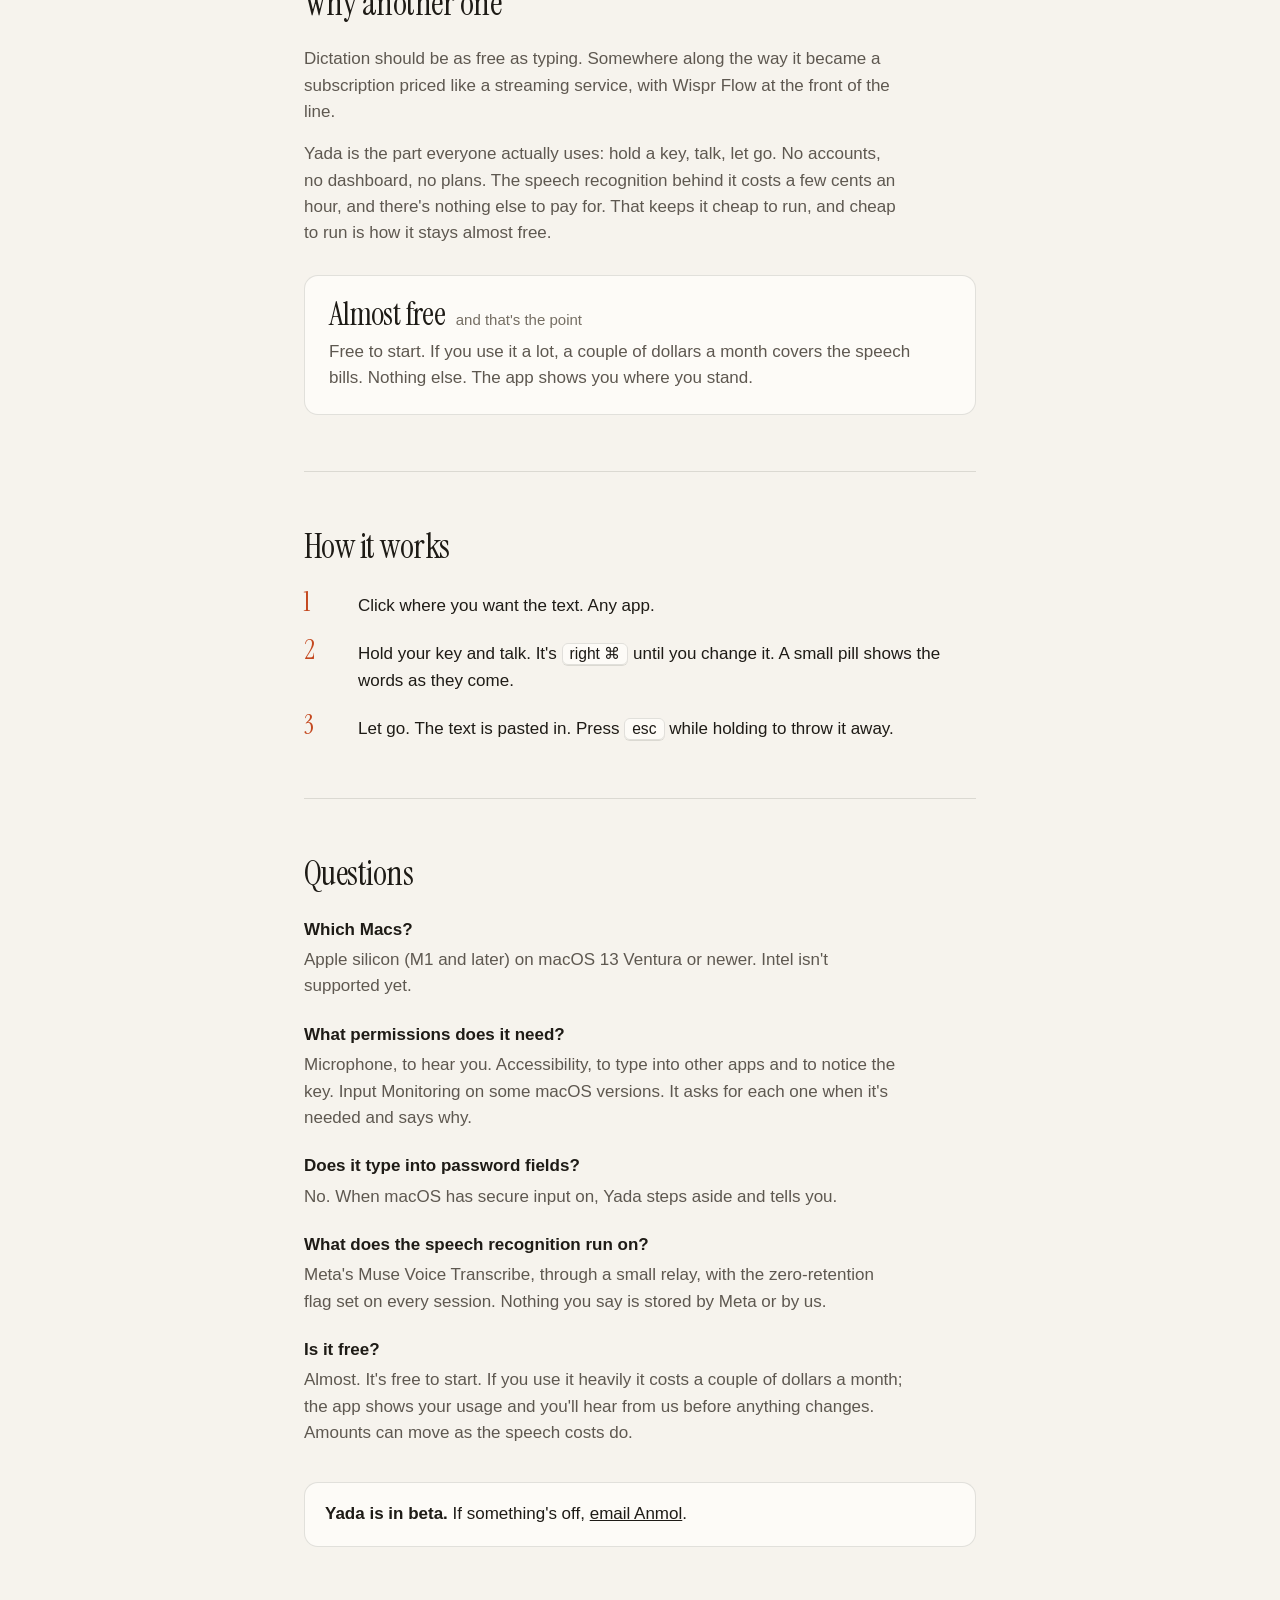
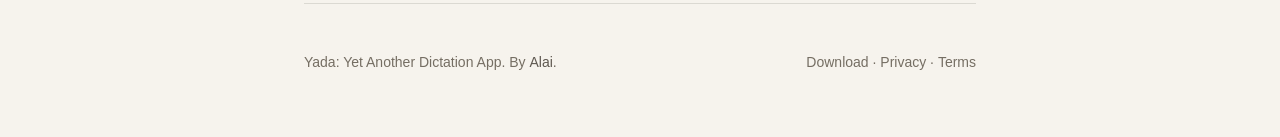
==== commit 67221a49: "Landing: critique round 4 nits" ====
--- a/index.html
+++ b/index.html
@@ -74,7 +74,7 @@
   header { padding: 28px 0 0; }
   .brand { display: inline-flex; align-items: center; gap: 10px; text-decoration: none; }
   .brand .mark { width: 28px; height: 28px; border-radius: 7px; box-shadow: 0 0 0 1px var(--line); }
-  .brand .word { height: 30px; width: auto; margin-top: 6px; }
+  .brand .word { height: 30px; width: auto; margin-top: 3px; }
 
   .hero { padding: 88px 0 56px; }
   h1 {
@@ -156,6 +156,7 @@
 
   .beta { background: var(--bg-raised); border: 1px solid var(--line); border-radius: 14px; padding: 18px 20px; margin-top: 36px; }
   .beta p { margin: 0; }
+  .beta a { display: inline-block; padding: 6px 0; margin: -6px 0; }
 
   footer { padding: 40px 0 56px; border-top: 1px solid var(--line); color: var(--ink-3); font-size: 14px; display: flex; justify-content: space-between; gap: 16px; flex-wrap: wrap; }
   footer a { color: var(--ink-2); text-decoration: none; display: inline-block; padding: 8px 0; }
@@ -166,6 +167,7 @@
     .hero { padding-top: 56px; }
     ol.steps li { grid-template-columns: 28px 1fr; gap: 12px; }
     footer { flex-direction: column; gap: 4px; }
+    footer .legal a { padding: 8px 6px; margin: 0 -6px; }
     figure.demo { grid-template-columns: 80px 1fr; gap: 20px; padding: 24px 20px; }
     .key { width: 80px; height: 80px; font-size: 30px; }
     .typed { font-size: 22px; }
@@ -210,7 +212,7 @@
       <div class="points">
         <div class="point">
           <h3>Right ⌘, or whatever you like</h3>
-          <p>Because nobody uses it. Prefer Fn, Caps Lock, a function key, or ⌃⌥Space? Press it once in Settings and that's your key. Double-tap it for hands-free when you have a lot to say.</p>
+          <p>Because nobody uses it. Prefer Fn, Caps Lock, a function key, or <kbd>⌃⌥Space</kbd>? Press it once in Settings and that's your key. Double-tap it for hands-free when you have a lot to say.</p>
         </div>
         <div class="point">
           <h3>Nothing to set up per app</h3>
@@ -230,10 +232,10 @@
     <section class="why">
       <h2>Why another one</h2>
       <p>Dictation should be as free as typing. Somewhere along the way it became a subscription priced like a streaming service, with Wispr Flow at the front of the line.</p>
-      <p>Yada is the part everyone actually uses: hold a key, talk, let go. No accounts, no dashboard, no plans. The speech recognition behind it costs a few cents an hour, and the app is written to stay out of the way. That keeps it cheap to run, and cheap to run is how it stays almost free.</p>
+      <p>Yada is the part everyone actually uses: hold a key, talk, let go. No accounts, no dashboard, no plans. The speech recognition behind it costs a few cents an hour, and there's nothing else to pay for. That keeps it cheap to run, and cheap to run is how it stays almost free.</p>
       <div class="price">
         <div><span class="price-now">Almost free</span> <span class="price-note">and that's the point</span></div>
-        <div class="price-later">Free to start. If you use it a lot, a couple of dollars a month covers the speech bills, and that's all it will ever ask for. The app shows you where you stand.</div>
+        <div class="price-later">Free to start. If you use it a lot, a couple of dollars a month covers the speech bills. Nothing else. The app shows you where you stand.</div>
       </div>
     </section>
 
